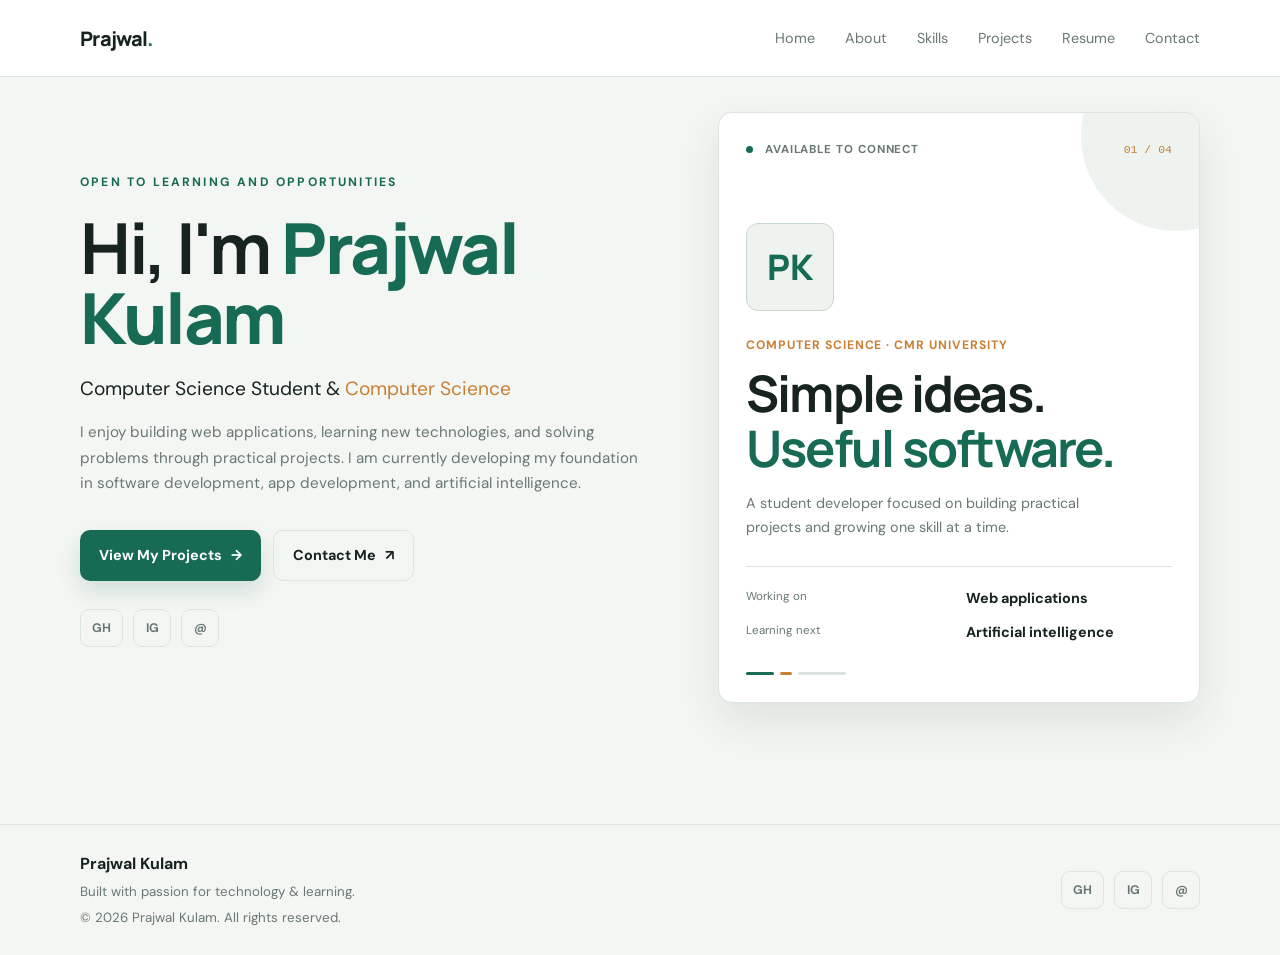
==== index.html @ c5c625a8 "Add files via upload" ====
<!DOCTYPE html>
<html lang="en">
<head>
  <meta charset="UTF-8">
  <meta name="viewport" content="width=device-width, initial-scale=1.0">
  <meta name="description" content="Prajwal Kulam is a Computer Science student and aspiring software developer building practical web and technology projects.">
  <meta property="og:title" content="Prajwal Kulam | Software Developer Portfolio">
  <meta property="og:description" content="Portfolio of Prajwal Kulam, a Computer Science student and aspiring software developer.">
  <meta property="og:type" content="website">
  <meta property="og:url" content="https://github.com/PrajwalKulam">
  <title>Prajwal Kulam | Software Developer Portfolio</title>
  <link rel="stylesheet" href="styles.css">
</head>
<body>
  <header class="site-header">
    <nav class="container nav" aria-label="Primary navigation">
      <a class="logo" href="#home">Prajwal<span>.</span></a>
      <button class="menu-toggle" type="button" data-menu-toggle aria-expanded="false" aria-controls="primary-menu" aria-label="Open navigation menu">☰</button>
      <ul class="nav-links" id="primary-menu" data-nav-links>
        <li><a href="portfolio.html" aria-current="page">Home</a></li><li><a href="about.html">About</a></li><li><a href="skills.html">Skills</a></li><li><a href="projects.html">Projects</a></li><li><a href="resume.html">Resume</a></li><li><a href="contact.html">Contact</a></li>
      </ul>
    </nav>
  </header>

  <main>
    <section class="page-section hero active" data-page="home" id="home"><div class="container hero-grid">
      <div class="reveal"><span class="eyebrow">Open to learning and opportunities</span><h1>Hi, I'm <strong>Prajwal Kulam</strong></h1><p class="hero-subtitle">Computer Science Student &amp; <span class="typing" data-typing>Software Developer</span></p><p class="hero-copy">I enjoy building web applications, learning new technologies, and solving problems through practical projects. I am currently developing my foundation in software development, app development, and artificial intelligence.</p><div class="hero-actions"><a class="btn btn-primary" href="projects.html">View My Projects <span aria-hidden="true">→</span></a><a class="btn btn-ghost" href="contact.html">Contact Me <span aria-hidden="true">↗</span></a></div><div class="hero-socials" aria-label="Social links"><a class="social-link" href="https://github.com/PrajwalKulam" target="_blank" rel="noopener noreferrer" aria-label="GitHub">GH</a><a class="social-link" href="https://www.instagram.com/prajwal_kulam/" target="_blank" rel="noopener noreferrer" aria-label="Instagram">IG</a><a class="social-link" href="mailto:prajwalkulam31@gmail.com" aria-label="Email">@</a></div></div>
      <div class="hero-visual reveal"><div class="profile-snapshot"><div class="snapshot-top"><span class="snapshot-status"><i></i> Available to connect</span><span class="snapshot-index">01 / 04</span></div><div class="portrait-mark" aria-hidden="true">PK</div><p class="snapshot-kicker">Computer Science · CMR University</p><h2>Simple ideas.<br><em>Useful software.</em></h2><p class="snapshot-copy">A student developer focused on building practical projects and growing one skill at a time.</p><div class="snapshot-focus"><span>Working on</span><strong>Web applications</strong><span>Learning next</span><strong>Artificial intelligence</strong></div><div class="snapshot-line"><span></span><span></span><span></span></div></div></div>
    </div></section>

    <section class="stats-section optional-section" aria-label="Profile summary"><div class="container stats reveal"><div class="stat"><strong>3rd</strong><span>Year of B.Tech</span></div><div class="stat"><strong>10+</strong><span>Technologies exploring</span></div><div class="stat"><strong>3</strong><span>Core interests</span></div><div class="stat"><strong>∞</strong><span>Curiosity to learn</span></div></div></section>

    <section class="page-section" data-page="about" id="about"><div class="container"><div class="section-heading center reveal"><span class="eyebrow">About me</span><h2>More than just code.</h2><p>A curious developer who enjoys understanding how technology works and creating useful things with it.</p></div><div class="about-grid"><div class="about-copy reveal"><h3>Building. Learning. Exploring.</h3><p>I'm <strong>Prajwal Kulam</strong>, currently pursuing my <strong>B.Tech in Computer Science</strong> at CMR University, Lakeside Campus.</p><p>Programming is one of my biggest interests. I enjoy solving problems, experimenting with applications, and learning how different technologies work behind the scenes.</p><p>Recently, I have been especially interested in <strong>artificial intelligence</strong>, app development, and emerging technologies.</p><p>My goal is simple: keep learning, build useful things, and become a better developer every day.</p></div><div class="info-grid reveal"><article class="info-card card"><b>01</b><small>Education</small><strong>B.Tech Computer Science</strong></article><article class="info-card card"><b>02</b><small>University</small><strong>CMR University</strong></article><article class="info-card card"><b>03</b><small>Campus</small><strong>Lakeside Campus</strong></article><article class="info-card card"><b>04</b><small>Focus</small><strong>Software &amp; AI</strong></article></div></div></div></section>

    <section class="page-section" data-page="skills" id="skills"><div class="container"><div class="section-heading center reveal"><span class="eyebrow">Skills</span><h2>What I'm learning</h2><p>Technologies and areas already represented in my current work and interests. No inflated proficiency scores, just an honest learning path.</p></div><div class="skills-layout"><article class="skill-card card reveal"><h3>Frontend</h3><ul class="skill-list"><li>HTML</li><li>CSS</li><li>JavaScript</li></ul></article><article class="skill-card card reveal"><h3>Programming</h3><ul class="skill-list"><li>Python</li><li>Java</li><li>C</li></ul></article><article class="skill-card card reveal"><h3>Data &amp; AI</h3><ul class="skill-list"><li>SQL</li><li>Artificial Intelligence</li><li>Machine Learning</li></ul></article><article class="skill-card card reveal"><h3>Tools &amp; interests</h3><ul class="skill-list"><li>Git</li><li>App Development</li><li>Research</li></ul></article></div></div></section>

    <section class="page-section" data-page="projects" id="projects"><div class="container"><div class="section-heading center reveal"><span class="eyebrow">Selected work</span><h2>Things I'm building</h2><p>A growing collection of projects, experiments, and ideas that represent my interests.</p></div><div class="projects-grid">
      <article class="project-card card reveal"><div class="project-thumb app" role="img" aria-label="Abstract aptitude preparation application thumbnail"></div><div class="project-body"><span class="project-number">PROJECT_01</span><h3>APTITUDE PREP APP</h3><p>An aptitude preparation application designed to help users practice and improve their aptitude skills through an interactive learning experience.</p><div class="tags"><span class="tag">Web App</span><span class="tag">JavaScript</span><span class="tag">Learning</span></div><div class="project-actions"><a class="btn btn-primary" href="https://github.com/PrajwalKulam/aptitude-prep-app" target="_blank" rel="noopener noreferrer">GitHub</a><a class="btn btn-ghost" href="#contact" aria-label="Ask about the live demo for Aptitude Prep App">Live Demo</a></div></div></article>
      <article class="project-card card reveal"><div class="project-thumb concept" role="img" aria-label="Abstract artificial intelligence project thumbnail"></div><div class="project-body"><span class="project-number">PROJECT_02</span><h3>AI Assistant</h3><p>A concept for an intelligent assistant that can understand requests and provide useful AI-powered responses.</p><div class="tags"><span class="tag">AI</span><span class="tag">Python</span></div><div class="project-actions"><a class="btn btn-ghost" href="#contact">Project details</a></div></div></article>
      <article class="project-card card reveal"><div class="project-thumb" role="img" aria-label="Abstract portfolio website thumbnail"></div><div class="project-body"><span class="project-number">PROJECT_03</span><h3>Developer Portfolio</h3><p>A responsive personal portfolio designed to showcase my skills, projects, education, and journey as a developer.</p><div class="tags"><span class="tag">HTML</span><span class="tag">CSS</span><span class="tag">JavaScript</span></div><div class="project-actions"><a class="btn btn-ghost" href="#home">View site</a></div></div></article>
      <article class="project-card card reveal"><div class="project-thumb concept" role="img" aria-label="Abstract research project thumbnail"></div><div class="project-body"><span class="project-number">PROJECT_04</span><h3>AI Research Project</h3><p>Exploring how artificial intelligence can solve practical problems and improve everyday applications.</p><div class="tags"><span class="tag">Research</span><span class="tag">AI</span></div></div></article>
      <article class="project-card card reveal"><div class="project-thumb app" role="img" aria-label="Abstract gaming concept thumbnail"></div><div class="project-body"><span class="project-number">PROJECT_05</span><h3>Gaming Concept</h3><p>Exploring ideas around gaming applications, interactive experiences, and the technology behind modern games.</p><div class="tags"><span class="tag">Gaming</span><span class="tag">Technology</span></div></div></article>
      <article class="project-card card reveal"><div class="project-thumb" role="img" aria-label="Abstract future ideas thumbnail"></div><div class="project-body"><span class="project-number">PROJECT_06</span><h3>Future Ideas</h3><p>A space for new ideas and experiments. Every interesting idea could become the next project.</p><div class="tags"><span class="tag">Ideas</span><span class="tag">Innovation</span></div></div></article>
    </div></div></section>

    <section class="page-section" data-page="resume" id="resume"><div class="container"><div class="resume-panel card reveal"><div><span class="eyebrow">Resume</span><h2>Keep the conversation moving.</h2><p id="resume-note">Resume PDF coming soon. Place the real file at <strong>assets/Prajwal-Kulam-Resume.pdf</strong> when it is ready.</p></div><div class="resume-actions"><button class="btn btn-primary btn-disabled" type="button" disabled aria-describedby="resume-note">Download Resume</button><button class="btn btn-ghost btn-disabled" type="button" disabled aria-describedby="resume-note">View Resume</button></div></div></div></section>

    <section class="optional-section" id="education"><div class="container"><div class="section-heading center reveal"><span class="eyebrow">My journey</span><h2>Education</h2><p>Where my journey in technology is taking shape.</p></div><div class="timeline"><div class="timeline-item reveal"><div class="timeline-dot"></div><div class="timeline-card card"><small>CURRENT</small><h3>B.Tech — Computer Science</h3><p>CMR University, Lakeside Campus</p><p>Currently in 3rd year, building my foundation in computer science, programming, and emerging technologies.</p></div></div><div class="timeline-item reveal"><div class="timeline-dot"></div><div class="timeline-card card"><small>JOURNEY</small><h3>Exploring Technology</h3><p>Programming · Web Development · App Development · Artificial Intelligence</p><p>Continuously learning through experimentation, projects, and research.</p></div></div></div></div></section>

    <section class="optional-section"><div class="container"><div class="section-heading center reveal"><span class="eyebrow">Right now</span><h2>Currently exploring</h2><p>Technology never stops evolving, and neither do I.</p></div><div class="explore"><article class="explore-card card reveal"><div class="icon">AI</div><h3>Artificial Intelligence</h3><p>Learning about intelligent systems, automation, and the possibilities of generative AI.</p></article><article class="explore-card card reveal"><div class="icon">APP</div><h3>App Development</h3><p>Exploring how modern applications are designed, developed, and delivered to users.</p></article><article class="explore-card card reveal"><div class="icon">LAB</div><h3>New Technologies</h3><p>Researching tools, frameworks, and technologies whenever something interesting catches my attention.</p></article></div></div></section>

    <section class="optional-section" id="hobbies"><div class="container"><div class="section-heading center reveal"><span class="eyebrow">Beyond coding</span><h2>When I'm not coding</h2><p>A developer needs some time away from the keyboard too.</p></div><div class="hobbies"><article class="hobby card reveal"><div class="icon">PLAY</div><h3>Free Fire</h3><p>Gaming is one of my favourite ways to relax and enjoy some competitive fun.</p></article><article class="hobby card reveal"><div class="icon">READ</div><h3>Research</h3><p>I enjoy researching new ideas, technologies, and interesting things I discover.</p></article><article class="hobby card reveal"><div class="icon">GROW</div><h3>Learning</h3><p>Learning something new and improving my technical knowledge is always exciting.</p></article></div></div></section>

    <section class="page-section" data-page="contact" id="contact"><div class="container contact-grid"><div class="contact-details reveal"><span class="eyebrow">Let's connect</span><h2>Have an idea? Let's build it.</h2><p>Whether it is a project idea, collaboration, technology discussion, or simply saying hello, I would love to connect.</p><ul class="contact-list"><li><strong>Email</strong> <a href="mailto:prajwalkulam31@gmail.com">prajwalkulam31@gmail.com</a></li><li><strong>Phone</strong> <a href="tel:+919535101764">+91 9535101764</a></li><li><strong>GitHub</strong> <a href="https://github.com/PrajwalKulam" target="_blank" rel="noopener noreferrer">github.com/PrajwalKulam</a></li><li><strong>Instagram</strong> <a href="https://www.instagram.com/prajwal_kulam/" target="_blank" rel="noopener noreferrer">@prajwal_kulam</a></li></ul></div><form class="contact-form card reveal" data-contact-form><div class="form-field"><label for="name">Name</label><input id="name" name="name" type="text" autocomplete="name" required></div><div class="form-field"><label for="email">Email</label><input id="email" name="email" type="email" autocomplete="email" required></div><div class="form-field"><label for="message">Message</label><textarea id="message" name="message" required></textarea></div><button class="btn btn-primary" type="submit">Send Message <span aria-hidden="true">→</span></button><p class="form-status" data-form-status role="status"></p></form></div></section>
  </main>

  <footer><div class="container footer-content"><div><strong>Prajwal Kulam</strong><small>Built with passion for technology &amp; learning.</small><small>© <span data-year></span> Prajwal Kulam. All rights reserved.</small></div><div class="socials"><a class="social-link" href="https://github.com/PrajwalKulam" target="_blank" rel="noopener noreferrer" aria-label="GitHub">GH</a><a class="social-link" href="https://www.instagram.com/prajwal_kulam/" target="_blank" rel="noopener noreferrer" aria-label="Instagram">IG</a><a class="social-link" href="mailto:prajwalkulam31@gmail.com" aria-label="Email">@</a></div></div></footer>
  <script src="script.js"></script>
</body>
</html>
---- styles.css ----
@import url('https://fonts.googleapis.com/css2?family=DM+Sans:wght@400;500;600;700&family=Manrope:wght@600;700;800&display=swap');

:root {
  --bg: #f4f6f3;
  --surface: #ffffff;
  --surface-raised: #eef3ef;
  --text: #17231f;
  --muted: #697873;
  --line: #dce5df;
  --accent: #176b55;
  --accent-strong: #0f5745;
  --warm: #c98036;
  --shadow: 0 18px 45px rgba(28, 48, 39, .10);
  --radius: 14px;
  --container: 1120px;
}

* { box-sizing: border-box; margin: 0; padding: 0; }
html { scroll-behavior: smooth; }
body {
  background: var(--bg);
  color: var(--text);
  font-family: "DM Sans", sans-serif;
  line-height: 1.65;
  overflow-x: hidden;
}
::selection { background: #c9e2d8; color: var(--text); }
a { color: inherit; text-decoration: none; }
button, input, textarea { font: inherit; }
button { cursor: pointer; }
.container { margin: 0 auto; max-width: var(--container); width: min(90%, var(--container)); }
section { padding: 112px 0; position: relative; }
.optional-section { display: none; }
.page-section { display: none; min-height: calc(100svh - 76px); }
.page-section.active { display: block; }
.section-heading { margin: 0 auto 54px; max-width: 680px; }
.section-heading.center { text-align: center; }
.eyebrow { color: var(--accent); font-size: .76rem; font-weight: 700; letter-spacing: .18em; text-transform: uppercase; }
h1, h2, h3, .logo { font-family: "Manrope", sans-serif; letter-spacing: -.035em; }
h2 { font-size: clamp(2.1rem, 5vw, 3.5rem); line-height: 1.1; margin: 10px 0 14px; }
h3 { line-height: 1.2; }
.section-heading p, .muted { color: var(--muted); }

.site-header { background: rgba(255, 255, 255, .94); border-bottom: 1px solid var(--line); backdrop-filter: blur(12px); position: fixed; top: 0; width: 100%; z-index: 10; }
.nav { align-items: center; display: flex; height: 76px; justify-content: space-between; }
.logo { font-size: 1.25rem; font-weight: 800; }
.logo span { color: var(--accent); }
.nav-links { align-items: center; display: flex; gap: 30px; list-style: none; }
.nav-links a { color: var(--muted); font-size: .9rem; position: relative; transition: color .25s ease; }
.nav-links a::after { background: var(--accent); bottom: -9px; content: ""; height: 2px; left: 0; position: absolute; transform: scaleX(0); transform-origin: left; transition: transform .25s ease; width: 100%; }
.nav-links a:hover, .nav-links a.active { color: var(--text); }
.nav-links a:hover::after, .nav-links a.active::after { transform: scaleX(1); }
.menu-toggle { background: none; border: 0; color: var(--text); display: none; font-size: 1.5rem; line-height: 1; padding: 8px; }

.hero { align-items: center; display: flex; min-height: calc(100svh - 76px); padding: 112px 0 44px; }
.hero-grid { align-items: center; display: grid; gap: 72px; grid-template-columns: 1.08fr .92fr; }
.hero h1 { font-size: clamp(3.2rem, 7vw, 6rem); line-height: .98; margin: 18px 0 24px; max-width: 720px; }
.hero h1 strong { color: var(--accent); font-weight: 800; }
.hero-subtitle { color: var(--text); font-size: clamp(1.15rem, 2.5vw, 1.45rem); margin-bottom: 20px; }
.typing { color: var(--warm); }
.hero-copy { color: var(--muted); font-size: 1.04rem; max-width: 650px; }
.hero-actions { display: flex; flex-wrap: wrap; gap: 12px; margin: 34px 0 28px; }
.btn { align-items: center; border-radius: 10px; display: inline-flex; font-size: .9rem; font-weight: 700; gap: 9px; justify-content: center; padding: 13px 19px; transition: transform .25s ease, box-shadow .25s ease, border-color .25s ease; }
.btn:hover { transform: translateY(-3px); }
.btn-disabled { cursor: not-allowed; opacity: .52; pointer-events: none; }
.btn-primary { background: var(--accent); box-shadow: 0 10px 22px rgba(23, 107, 85, .16); color: #ffffff; }
.btn-primary:hover { box-shadow: 0 14px 26px rgba(23, 107, 85, .22); }
.btn-ghost { border: 1px solid var(--line); color: var(--text); }
.btn-ghost:hover { border-color: var(--accent); color: var(--accent); }
.hero-socials, .socials { display: flex; gap: 10px; }
.social-link { align-items: center; border: 1px solid var(--line); border-radius: 9px; color: var(--muted); display: inline-flex; font-size: .78rem; font-weight: 700; justify-content: center; min-height: 38px; min-width: 38px; padding: 0 11px; transition: .25s ease; }
.social-link:hover { border-color: var(--accent); color: var(--accent); transform: translateY(-2px); }
.hero-visual { position: relative; }
.profile-snapshot { background: linear-gradient(145deg, rgba(16, 36, 58, .96), rgba(12, 26, 43, .78)); border: 1px solid var(--line); border-radius: 24px; box-shadow: var(--shadow); overflow: hidden; padding: 27px; position: relative; }
.profile-snapshot::after { border: 1px solid rgba(110, 231, 210, .16); border-radius: 50%; content: ""; height: 250px; position: absolute; right: -92px; top: -95px; width: 250px; }
.snapshot-top { align-items: center; display: flex; justify-content: space-between; position: relative; z-index: 1; }
.snapshot-status { color: var(--muted); font-size: .72rem; font-weight: 700; letter-spacing: .08em; text-transform: uppercase; }.snapshot-status i { background: var(--accent); border-radius: 50%; box-shadow: 0 0 0 5px rgba(110, 231, 210, .11); display: inline-block; height: 7px; margin-right: 8px; width: 7px; }.snapshot-index { color: var(--warm); font-family: monospace; font-size: .72rem; }
.portrait-mark { align-items: center; background: var(--accent); border-radius: 50%; color: var(--bg); display: flex; font-family: "Manrope", sans-serif; font-size: 2.2rem; font-weight: 800; height: 100px; justify-content: center; margin: 64px 0 24px; position: relative; width: 100px; z-index: 1; }
.snapshot-kicker { color: var(--warm); font-size: .76rem; font-weight: 700; letter-spacing: .08em; text-transform: uppercase; }.profile-snapshot h2 { font-size: clamp(2rem, 4vw, 3.15rem); margin: 10px 0 16px; position: relative; z-index: 1; }.profile-snapshot h2 em { color: var(--accent); font-style: normal; }.snapshot-copy { color: var(--muted); font-size: .9rem; max-width: 370px; position: relative; z-index: 1; }.snapshot-focus { border-top: 1px solid var(--line); display: grid; gap: 3px 14px; grid-template-columns: 1fr 1fr; margin-top: 27px; padding-top: 20px; position: relative; z-index: 1; }.snapshot-focus span { color: var(--muted); font-size: .72rem; }.snapshot-focus strong { font-size: .9rem; margin-bottom: 7px; }.snapshot-line { display: flex; gap: 6px; margin-top: 20px; }.snapshot-line span { background: var(--accent); border-radius: 9px; height: 3px; width: 28px; }.snapshot-line span:nth-child(2) { background: var(--warm); width: 12px; }.snapshot-line span:nth-child(3) { background: var(--line); width: 48px; }
.code-window { background: rgba(12, 26, 43, .82); border: 1px solid var(--line); border-radius: var(--radius); box-shadow: var(--shadow); overflow: hidden; transform: rotate(2deg); transition: transform .35s ease; }
.code-window:hover { transform: rotate(0) translateY(-5px); }
.window-bar { align-items: center; border-bottom: 1px solid var(--line); display: flex; gap: 7px; padding: 14px 16px; }
.window-dot { border-radius: 50%; height: 9px; width: 9px; }
.window-dot:nth-child(1) { background: #ff786e; }.window-dot:nth-child(2) { background: var(--warm); }.window-dot:nth-child(3) { background: var(--accent); }
.window-title { color: var(--muted); font-family: monospace; font-size: .72rem; margin: auto; }
.code-content { color: #c9d7e5; font-family: monospace; font-size: .82rem; line-height: 2; padding: 26px; }
.code-content .key { color: #ffbf69; }.code-content .value { color: #8debd8; }.code-content .comment { color: #657c91; }

.stats { display: grid; gap: 12px; grid-template-columns: repeat(4, 1fr); }
.stat, .card { background: linear-gradient(145deg, rgba(16, 36, 58, .9), rgba(12, 26, 43, .7)); border: 1px solid var(--line); border-radius: var(--radius); }
.stat { padding: 25px 18px; text-align: center; }.stat strong { color: var(--accent); display: block; font-family: "Manrope", sans-serif; font-size: 1.75rem; }.stat span { color: var(--muted); font-size: .82rem; }
#about, #projects { background: rgba(255, 255, 255, .018); }
.about-grid, .contact-grid { align-items: start; display: grid; gap: 64px; grid-template-columns: 1fr 1fr; }
.about-copy p { color: var(--muted); margin-bottom: 16px; }.about-copy strong { color: var(--text); }
.info-grid { display: grid; gap: 12px; grid-template-columns: repeat(2, 1fr); }
.info-card { min-height: 136px; padding: 23px; transition: transform .25s ease, border-color .25s ease; }.info-card:hover, .skill-card:hover, .project-card:hover, .explore-card:hover, .hobby:hover { border-color: rgba(110, 231, 210, .48); transform: translateY(-5px); }.info-card b { color: var(--accent); display: block; font-size: 1.35rem; margin-bottom: 8px; }.info-card small { color: var(--muted); display: block; font-size: .75rem; }
.skills-layout { display: grid; gap: 20px; grid-template-columns: repeat(2, 1fr); }.skill-card { padding: 25px; transition: transform .25s ease, border-color .25s ease; }.skill-card h3 { margin-bottom: 17px; }.skill-list { display: flex; flex-wrap: wrap; gap: 9px; list-style: none; }.skill-list li, .tag { background: rgba(110, 231, 210, .07); border: 1px solid rgba(110, 231, 210, .16); border-radius: 999px; color: #cbece6; font-size: .8rem; padding: 7px 11px; }
.projects-grid, .explore, .hobbies { display: grid; gap: 18px; grid-template-columns: repeat(3, 1fr); }.project-card { display: flex; flex-direction: column; min-height: 430px; overflow: hidden; padding: 0; transition: transform .25s ease, border-color .25s ease; }.project-thumb { align-items: flex-end; background: linear-gradient(135deg, #164e63, #10243a 55%, #ca7c35); display: flex; min-height: 155px; padding: 17px; position: relative; }.project-thumb::before { border: 1px solid rgba(255, 255, 255, .35); border-radius: 12px; content: "</>"; font-family: monospace; font-size: 2.8rem; font-weight: 700; inset: 21px; padding: 24px; position: absolute; color: rgba(255, 255, 255, .84); }.project-thumb.app { background: linear-gradient(135deg, #1e3a5f, #126e72 55%, #b97038); }.project-thumb.concept { background: linear-gradient(135deg, #44315e, #10243a 65%, #aa6044); }.project-body { display: flex; flex: 1; flex-direction: column; padding: 24px; }.project-number { color: var(--accent); font-family: monospace; font-size: .72rem; }.project-body h3 { font-size: 1.25rem; margin: 10px 0; }.project-body p { color: var(--muted); font-size: .9rem; }.tags { display: flex; flex-wrap: wrap; gap: 7px; margin-top: 18px; }.tag { font-size: .7rem; padding: 5px 9px; }.project-actions { display: flex; gap: 9px; margin-top: auto; padding-top: 24px; }.project-actions .btn { flex: 1; padding: 10px 8px; }
.timeline { margin: auto; max-width: 800px; position: relative; }.timeline::before { background: linear-gradient(var(--accent), var(--warm)); content: ""; height: calc(100% - 20px); left: 9px; position: absolute; top: 10px; width: 2px; }.timeline-item { padding-left: 42px; position: relative; }.timeline-item + .timeline-item { margin-top: 22px; }.timeline-dot { background: var(--bg); border: 3px solid var(--accent); border-radius: 50%; height: 20px; left: 0; position: absolute; top: 22px; width: 20px; }.timeline-card { padding: 23px; }.timeline-card small { color: var(--accent); font-size: .72rem; font-weight: 700; letter-spacing: .12em; }.timeline-card h3 { margin: 7px 0; }.timeline-card p { color: var(--muted); font-size: .9rem; }
.explore-card, .hobby { min-height: 190px; padding: 26px; transition: transform .25s ease, border-color .25s ease; }.explore-card .icon, .hobby .icon { color: var(--warm); font-size: 1.8rem; margin-bottom: 16px; }.explore-card p, .hobby p { color: var(--muted); font-size: .88rem; margin-top: 9px; }
.resume-panel { align-items: center; display: flex; gap: 25px; justify-content: space-between; padding: 30px; }.resume-panel p { color: var(--muted); margin-top: 7px; }.resume-actions { display: flex; flex-wrap: wrap; gap: 10px; }
.contact-grid { align-items: stretch; }.contact-details { display: flex; flex-direction: column; justify-content: center; }.contact-details h2 { max-width: 480px; }.contact-details > p { color: var(--muted); margin-bottom: 22px; }.contact-list { display: grid; gap: 13px; list-style: none; }.contact-list li { color: var(--muted); }.contact-list strong { color: var(--text); display: inline-block; min-width: 78px; }.contact-list a { color: var(--accent); }.contact-form { padding: 28px; }.form-field { display: grid; gap: 7px; margin-bottom: 16px; }.form-field label { font-size: .82rem; font-weight: 700; }.form-field input, .form-field textarea { background: rgba(7, 17, 31, .65); border: 1px solid var(--line); border-radius: 9px; color: var(--text); outline: none; padding: 12px 13px; resize: vertical; transition: border-color .2s ease, box-shadow .2s ease; }.form-field textarea { min-height: 130px; }.form-field input:focus, .form-field textarea:focus { border-color: var(--accent); box-shadow: 0 0 0 3px rgba(110, 231, 210, .12); }.form-status { color: var(--accent); font-size: .82rem; margin-top: 13px; min-height: 20px; }
footer { border-top: 1px solid var(--line); color: var(--muted); padding: 26px 0; }.footer-content { align-items: center; display: flex; gap: 15px; justify-content: space-between; }.footer-content strong { color: var(--text); }.footer-content small { display: block; margin-top: 4px; }
.back-to-top { align-items: center; background: var(--accent); border: 0; border-radius: 50%; bottom: 24px; color: var(--bg); display: flex; height: 42px; justify-content: center; opacity: 0; pointer-events: none; position: fixed; right: 24px; transform: translateY(10px); transition: .25s ease; width: 42px; z-index: 8; }.back-to-top.visible { opacity: 1; pointer-events: auto; transform: translateY(0); }
.reveal { opacity: 0; transform: translateY(22px); transition: opacity .65s ease, transform .65s ease; }.reveal.show { opacity: 1; transform: translateY(0); }
:focus-visible { outline: 3px solid var(--warm); outline-offset: 3px; }
@media (max-width: 900px) { .hero-grid, .about-grid, .contact-grid { gap: 38px; grid-template-columns: 1fr; }.hero { min-height: auto; }.hero-visual { max-width: 650px; width: 100%; }.projects-grid, .explore, .hobbies { grid-template-columns: repeat(2, 1fr); }.stats { grid-template-columns: repeat(2, 1fr); }.resume-panel { align-items: flex-start; flex-direction: column; } }
@media (max-width: 680px) { section { padding: 82px 0; }.nav-links { align-items: stretch; background: rgba(7, 17, 31, .98); border-bottom: 1px solid var(--line); display: flex; flex-direction: column; gap: 0; left: 0; max-height: 0; overflow: hidden; padding: 0 5%; position: absolute; top: 76px; transition: max-height .3s ease, padding .3s ease; width: 100%; }.nav-links.open { max-height: 340px; padding: 13px 5% 18px; }.nav-links a { display: block; padding: 11px 0; }.nav-links a::after { bottom: 4px; }.menu-toggle { display: block; }.hero { min-height: auto; padding: 132px 0 70px; }.hero h1 { font-size: clamp(2.9rem, 14vw, 4.5rem); }.hero-actions .btn { flex: 1; min-width: 150px; }.profile-snapshot { padding: 22px; }.portrait-mark { height: 78px; margin: 46px 0 20px; width: 78px; }.profile-snapshot h2 { font-size: 2rem; }.info-grid, .skills-layout, .projects-grid, .explore, .hobbies { grid-template-columns: 1fr; }.stats { gap: 9px; }.stat { padding: 18px 10px; }.stat strong { font-size: 1.35rem; }.resume-panel, .contact-form { padding: 23px; }.footer-content { align-items: flex-start; flex-direction: column; }.socials { margin-top: 5px; } }
@media (prefers-reduced-motion: reduce) { *, *::before, *::after { scroll-behavior: auto !important; transition-duration: .01ms !important; animation-duration: .01ms !important; } .reveal { opacity: 1; transform: none; } }

/* Product-style visual direction */
.profile-snapshot { background: var(--surface); border-radius: 14px; }
.profile-snapshot::after { background: var(--surface-raised); border: 0; height: 190px; right: -72px; top: -72px; width: 190px; }
.portrait-mark { background: var(--surface-raised); border: 1px solid #c8d8ce; border-radius: 12px; color: var(--accent); height: 88px; width: 88px; }
.snapshot-status i { box-shadow: none; }
.stat, .card { background: var(--surface); }
.skill-list li, .tag { background: #edf5f0; border-color: #cfe1d6; color: var(--accent-strong); }
.project-thumb { background: #dcebe3; }
.project-thumb::before { border-color: rgba(23, 107, 85, .35); color: rgba(23, 107, 85, .68); }
.project-thumb.app { background: #e6eee8; }
.project-thumb.concept { background: #f0e8dc; }
.project-thumb.concept::before { border-color: rgba(201, 128, 54, .35); color: rgba(151, 91, 34, .68); }
.hero h1 { font-size: clamp(2.6rem, 5.5vw, 4.8rem); font-weight: 700; line-height: 1; margin: 18px 0 20px; max-width: 650px; }
.hero-subtitle { font-size: clamp(1rem, 2vw, 1.2rem); margin-bottom: 16px; }
.hero-copy { font-size: .95rem; max-width: 590px; }
.page-shell { min-height: calc(100svh - 76px); padding: 132px 0 80px; }
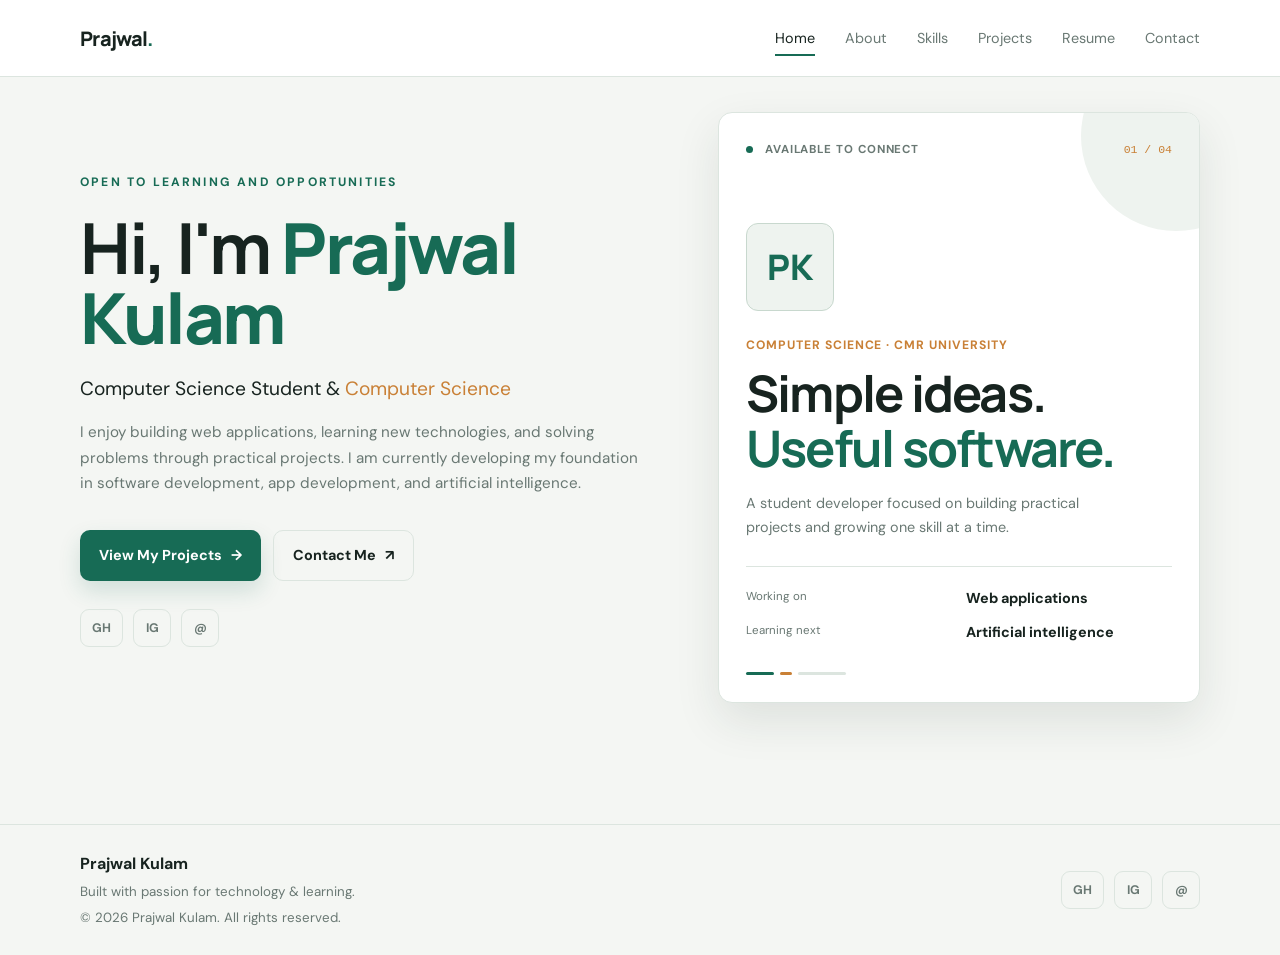
==== commit 6800c60d: "Update greeting from 'Hello' to 'Goodbye'" ====
--- a/index.html
+++ b/index.html
@@ -17,7 +17,7 @@
       <a class="logo" href="#home">Prajwal<span>.</span></a>
       <button class="menu-toggle" type="button" data-menu-toggle aria-expanded="false" aria-controls="primary-menu" aria-label="Open navigation menu">☰</button>
       <ul class="nav-links" id="primary-menu" data-nav-links>
-        <li><a href="portfolio.html" aria-current="page">Home</a></li><li><a href="about.html">About</a></li><li><a href="skills.html">Skills</a></li><li><a href="projects.html">Projects</a></li><li><a href="resume.html">Resume</a></li><li><a href="contact.html">Contact</a></li>
+       <li><a href="index.html" aria-current="page">Home</a></li><li><a href="about.html">About</a></li><li><a href="skills.html">Skills</a></li><li><a href="projects.html">Projects</a></li><li><a href="resume.html">Resume</a></li><li><a href="contact.html">Contact</a></li>
       </ul>
     </nav>
   </header>
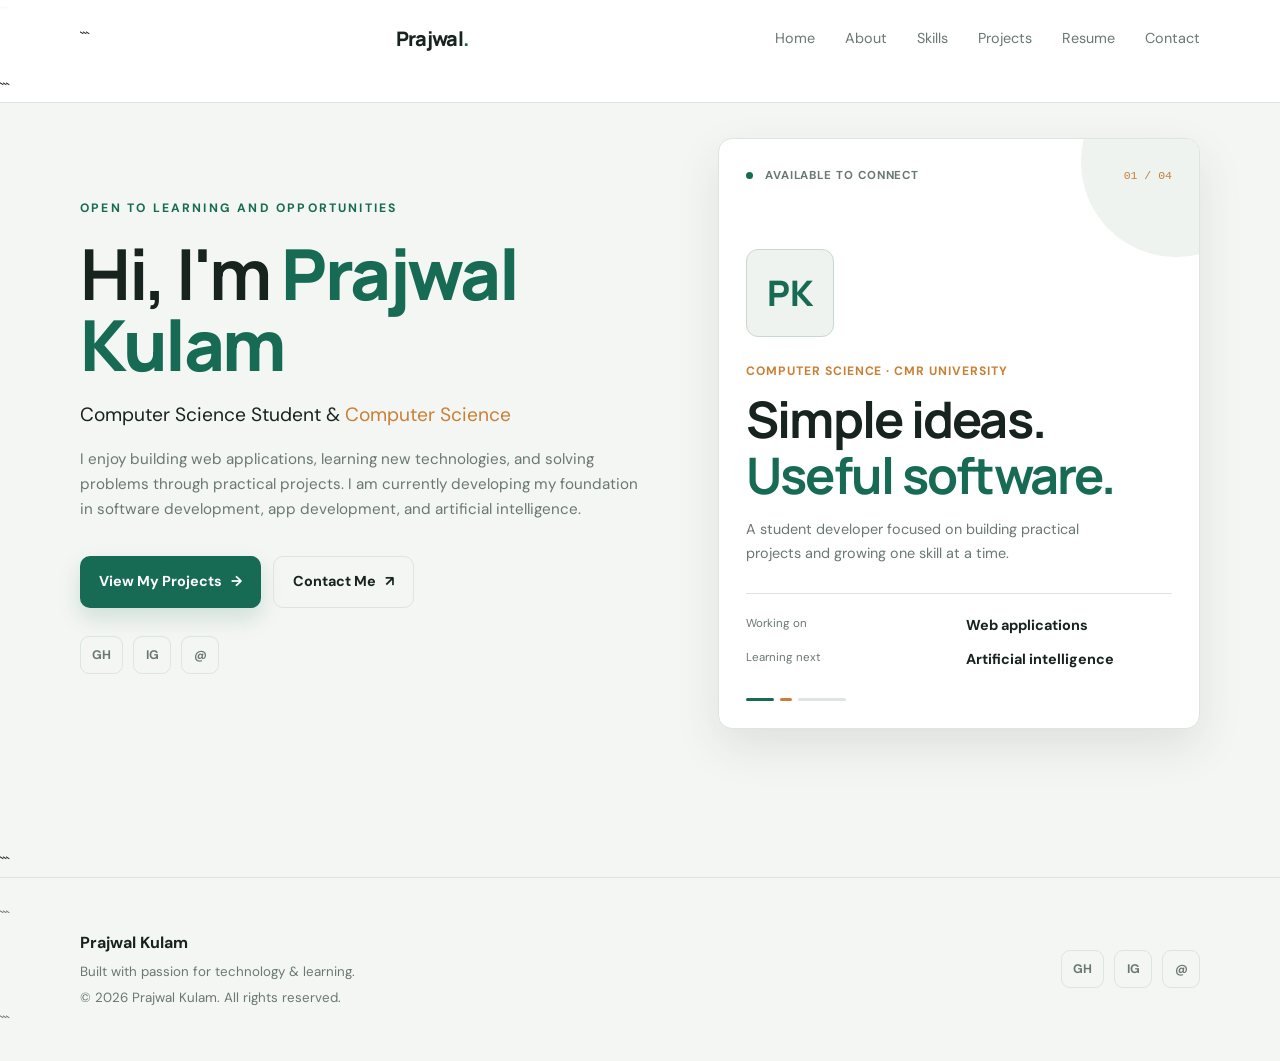
==== commit 9b8fee71: "Update print statement from 'Hello' to 'Goodbye'" ====
--- a/index.html
+++ b/index.html
@@ -1,4 +1,5 @@
 <!DOCTYPE html>
+
 <html lang="en">
 <head>
   <meta charset="UTF-8">
@@ -11,50 +12,867 @@
   <title>Prajwal Kulam | Software Developer Portfolio</title>
   <link rel="stylesheet" href="styles.css">
 </head>
+
 <body>
+
   <header class="site-header">
     <nav class="container nav" aria-label="Primary navigation">
-      <a class="logo" href="#home">Prajwal<span>.</span></a>
-      <button class="menu-toggle" type="button" data-menu-toggle aria-expanded="false" aria-controls="primary-menu" aria-label="Open navigation menu">☰</button>
-      <ul class="nav-links" id="primary-menu" data-nav-links>
-       <li><a href="index.html" aria-current="page">Home</a></li><li><a href="about.html">About</a></li><li><a href="skills.html">Skills</a></li><li><a href="projects.html">Projects</a></li><li><a href="resume.html">Resume</a></li><li><a href="contact.html">Contact</a></li>
+
+```
+  <a class="logo" href="#home">
+    Prajwal<span>.</span>
+  </a>
+
+  <button
+    class="menu-toggle"
+    type="button"
+    data-menu-toggle
+    aria-expanded="false"
+    aria-controls="primary-menu"
+    aria-label="Open navigation menu">
+    ☰
+  </button>
+
+  <!-- FIXED NAVIGATION -->
+  <ul class="nav-links" id="primary-menu" data-nav-links>
+    <li><a href="#home" aria-current="page">Home</a></li>
+    <li><a href="#about">About</a></li>
+    <li><a href="#skills">Skills</a></li>
+    <li><a href="#projects">Projects</a></li>
+    <li><a href="#resume">Resume</a></li>
+    <li><a href="#contact">Contact</a></li>
+  </ul>
+
+</nav>
+```
+
+  </header>
+
+  <main>
+
+```
+<!-- HOME -->
+<section class="page-section hero active" data-page="home" id="home">
+  <div class="container hero-grid">
+
+    <div class="reveal">
+      <span class="eyebrow">Open to learning and opportunities</span>
+
+      <h1>Hi, I'm <strong>Prajwal Kulam</strong></h1>
+
+      <p class="hero-subtitle">
+        Computer Science Student &amp;
+        <span class="typing" data-typing>Software Developer</span>
+      </p>
+
+      <p class="hero-copy">
+        I enjoy building web applications, learning new technologies,
+        and solving problems through practical projects. I am currently
+        developing my foundation in software development, app development,
+        and artificial intelligence.
+      </p>
+
+      <div class="hero-actions">
+        <a class="btn btn-primary" href="#projects">
+          View My Projects <span aria-hidden="true">→</span>
+        </a>
+
+        <a class="btn btn-ghost" href="#contact">
+          Contact Me <span aria-hidden="true">↗</span>
+        </a>
+      </div>
+
+      <div class="hero-socials" aria-label="Social links">
+        <a class="social-link"
+           href="https://github.com/PrajwalKulam"
+           target="_blank"
+           rel="noopener noreferrer"
+           aria-label="GitHub">GH</a>
+
+        <a class="social-link"
+           href="https://www.instagram.com/prajwal_kulam/"
+           target="_blank"
+           rel="noopener noreferrer"
+           aria-label="Instagram">IG</a>
+
+        <a class="social-link"
+           href="mailto:prajwalkulam31@gmail.com"
+           aria-label="Email">@</a>
+      </div>
+    </div>
+
+    <div class="hero-visual reveal">
+      <div class="profile-snapshot">
+
+        <div class="snapshot-top">
+          <span class="snapshot-status">
+            <i></i> Available to connect
+          </span>
+
+          <span class="snapshot-index">01 / 04</span>
+        </div>
+
+        <div class="portrait-mark" aria-hidden="true">PK</div>
+
+        <p class="snapshot-kicker">
+          Computer Science · CMR University
+        </p>
+
+        <h2>
+          Simple ideas.<br>
+          <em>Useful software.</em>
+        </h2>
+
+        <p class="snapshot-copy">
+          A student developer focused on building practical projects
+          and growing one skill at a time.
+        </p>
+
+        <div class="snapshot-focus">
+          <span>Working on</span>
+          <strong>Web applications</strong>
+
+          <span>Learning next</span>
+          <strong>Artificial intelligence</strong>
+        </div>
+
+        <div class="snapshot-line">
+          <span></span>
+          <span></span>
+          <span></span>
+        </div>
+
+      </div>
+    </div>
+
+  </div>
+</section>
+
+
+<!-- STATS -->
+<section class="stats-section optional-section" aria-label="Profile summary">
+  <div class="container stats reveal">
+
+    <div class="stat">
+      <strong>3rd</strong>
+      <span>Year of B.Tech</span>
+    </div>
+
+    <div class="stat">
+      <strong>10+</strong>
+      <span>Technologies exploring</span>
+    </div>
+
+    <div class="stat">
+      <strong>3</strong>
+      <span>Core interests</span>
+    </div>
+
+    <div class="stat">
+      <strong>∞</strong>
+      <span>Curiosity to learn</span>
+    </div>
+
+  </div>
+</section>
+
+
+<!-- ABOUT -->
+<section class="page-section" data-page="about" id="about">
+  <div class="container">
+
+    <div class="section-heading center reveal">
+      <span class="eyebrow">About me</span>
+      <h2>More than just code.</h2>
+      <p>
+        A curious developer who enjoys understanding how technology
+        works and creating useful things with it.
+      </p>
+    </div>
+
+    <div class="about-grid">
+
+      <div class="about-copy reveal">
+
+        <h3>Building. Learning. Exploring.</h3>
+
+        <p>
+          I'm <strong>Prajwal Kulam</strong>, currently pursuing my
+          <strong>B.Tech in Computer Science</strong> at CMR University,
+          Lakeside Campus.
+        </p>
+
+        <p>
+          Programming is one of my biggest interests. I enjoy solving
+          problems, experimenting with applications, and learning how
+          different technologies work behind the scenes.
+        </p>
+
+        <p>
+          Recently, I have been especially interested in
+          <strong>artificial intelligence</strong>, app development,
+          and emerging technologies.
+        </p>
+
+        <p>
+          My goal is simple: keep learning, build useful things,
+          and become a better developer every day.
+        </p>
+
+      </div>
+
+      <div class="info-grid reveal">
+
+        <article class="info-card card">
+          <b>01</b>
+          <small>Education</small>
+          <strong>B.Tech Computer Science</strong>
+        </article>
+
+        <article class="info-card card">
+          <b>02</b>
+          <small>University</small>
+          <strong>CMR University</strong>
+        </article>
+
+        <article class="info-card card">
+          <b>03</b>
+          <small>Campus</small>
+          <strong>Lakeside Campus</strong>
+        </article>
+
+        <article class="info-card card">
+          <b>04</b>
+          <small>Focus</small>
+          <strong>Software &amp; AI</strong>
+        </article>
+
+      </div>
+
+    </div>
+  </div>
+</section>
+
+
+<!-- SKILLS -->
+<section class="page-section" data-page="skills" id="skills">
+  <div class="container">
+
+    <div class="section-heading center reveal">
+      <span class="eyebrow">Skills</span>
+      <h2>What I'm learning</h2>
+
+      <p>
+        Technologies and areas already represented in my current
+        work and interests. No inflated proficiency scores,
+        just an honest learning path.
+      </p>
+    </div>
+
+    <div class="skills-layout">
+
+      <article class="skill-card card reveal">
+        <h3>Frontend</h3>
+        <ul class="skill-list">
+          <li>HTML</li>
+          <li>CSS</li>
+          <li>JavaScript</li>
+        </ul>
+      </article>
+
+      <article class="skill-card card reveal">
+        <h3>Programming</h3>
+        <ul class="skill-list">
+          <li>Python</li>
+          <li>Java</li>
+          <li>C</li>
+        </ul>
+      </article>
+
+      <article class="skill-card card reveal">
+        <h3>Data &amp; AI</h3>
+        <ul class="skill-list">
+          <li>SQL</li>
+          <li>Artificial Intelligence</li>
+          <li>Machine Learning</li>
+        </ul>
+      </article>
+
+      <article class="skill-card card reveal">
+        <h3>Tools &amp; interests</h3>
+        <ul class="skill-list">
+          <li>Git</li>
+          <li>App Development</li>
+          <li>Research</li>
+        </ul>
+      </article>
+
+    </div>
+  </div>
+</section>
+
+
+<!-- PROJECTS -->
+<section class="page-section" data-page="projects" id="projects">
+  <div class="container">
+
+    <div class="section-heading center reveal">
+      <span class="eyebrow">Selected work</span>
+      <h2>Things I'm building</h2>
+      <p>
+        A growing collection of projects, experiments, and ideas
+        that represent my interests.
+      </p>
+    </div>
+
+    <div class="projects-grid">
+
+      <article class="project-card card reveal">
+
+        <div class="project-thumb app"
+             role="img"
+             aria-label="Abstract aptitude preparation application thumbnail">
+        </div>
+
+        <div class="project-body">
+
+          <span class="project-number">PROJECT_01</span>
+
+          <h3>APTITUDE PREP APP</h3>
+
+          <p>
+            An aptitude preparation application designed to help
+            users practice and improve their aptitude skills through
+            an interactive learning experience.
+          </p>
+
+          <div class="tags">
+            <span class="tag">Web App</span>
+            <span class="tag">JavaScript</span>
+            <span class="tag">Learning</span>
+          </div>
+
+          <div class="project-actions">
+
+            <a class="btn btn-primary"
+               href="https://github.com/PrajwalKulam/aptitude-prep-app"
+               target="_blank"
+               rel="noopener noreferrer">
+              GitHub
+            </a>
+
+            <a class="btn btn-ghost"
+               href="#contact"
+               aria-label="Ask about the live demo for Aptitude Prep App">
+              Live Demo
+            </a>
+
+          </div>
+
+        </div>
+      </article>
+
+
+      <article class="project-card card reveal">
+
+        <div class="project-thumb concept"
+             role="img"
+             aria-label="Abstract artificial intelligence project thumbnail">
+        </div>
+
+        <div class="project-body">
+
+          <span class="project-number">PROJECT_02</span>
+
+          <h3>AI Assistant</h3>
+
+          <p>
+            A concept for an intelligent assistant that can understand
+            requests and provide useful AI-powered responses.
+          </p>
+
+          <div class="tags">
+            <span class="tag">AI</span>
+            <span class="tag">Python</span>
+          </div>
+
+          <div class="project-actions">
+            <a class="btn btn-ghost" href="#contact">
+              Project details
+            </a>
+          </div>
+
+        </div>
+      </article>
+
+
+      <article class="project-card card reveal">
+
+        <div class="project-thumb"
+             role="img"
+             aria-label="Abstract portfolio website thumbnail">
+        </div>
+
+        <div class="project-body">
+
+          <span class="project-number">PROJECT_03</span>
+
+          <h3>Developer Portfolio</h3>
+
+          <p>
+            A responsive personal portfolio designed to showcase
+            my skills, projects, education, and journey as a developer.
+          </p>
+
+          <div class="tags">
+            <span class="tag">HTML</span>
+            <span class="tag">CSS</span>
+            <span class="tag">JavaScript</span>
+          </div>
+
+          <div class="project-actions">
+            <a class="btn btn-ghost" href="#home">
+              View site
+            </a>
+          </div>
+
+        </div>
+      </article>
+
+
+      <article class="project-card card reveal">
+
+        <div class="project-thumb concept"
+             role="img"
+             aria-label="Abstract research project thumbnail">
+        </div>
+
+        <div class="project-body">
+
+          <span class="project-number">PROJECT_04</span>
+
+          <h3>AI Research Project</h3>
+
+          <p>
+            Exploring how artificial intelligence can solve practical
+            problems and improve everyday applications.
+          </p>
+
+          <div class="tags">
+            <span class="tag">Research</span>
+            <span class="tag">AI</span>
+          </div>
+
+        </div>
+      </article>
+
+
+      <article class="project-card card reveal">
+
+        <div class="project-thumb app"
+             role="img"
+             aria-label="Abstract gaming concept thumbnail">
+        </div>
+
+        <div class="project-body">
+
+          <span class="project-number">PROJECT_05</span>
+
+          <h3>Gaming Concept</h3>
+
+          <p>
+            Exploring ideas around gaming applications,
+            interactive experiences, and the technology behind
+            modern games.
+          </p>
+
+          <div class="tags">
+            <span class="tag">Gaming</span>
+            <span class="tag">Technology</span>
+          </div>
+
+        </div>
+      </article>
+
+
+      <article class="project-card card reveal">
+
+        <div class="project-thumb"
+             role="img"
+             aria-label="Abstract future ideas thumbnail">
+        </div>
+
+        <div class="project-body">
+
+          <span class="project-number">PROJECT_06</span>
+
+          <h3>Future Ideas</h3>
+
+          <p>
+            A space for new ideas and experiments. Every interesting
+            idea could become the next project.
+          </p>
+
+          <div class="tags">
+            <span class="tag">Ideas</span>
+            <span class="tag">Innovation</span>
+          </div>
+
+        </div>
+      </article>
+
+    </div>
+  </div>
+</section>
+
+
+<!-- RESUME -->
+<section class="page-section" data-page="resume" id="resume">
+  <div class="container">
+
+    <div class="resume-panel card reveal">
+
+      <div>
+
+        <span class="eyebrow">Resume</span>
+
+        <h2>Keep the conversation moving.</h2>
+
+        <p id="resume-note">
+          Resume PDF coming soon. Place the real file at
+          <strong>assets/Prajwal-Kulam-Resume.pdf</strong>
+          when it is ready.
+        </p>
+
+      </div>
+
+      <div class="resume-actions">
+
+        <button class="btn btn-primary btn-disabled"
+                type="button"
+                disabled
+                aria-describedby="resume-note">
+          Download Resume
+        </button>
+
+        <button class="btn btn-ghost btn-disabled"
+                type="button"
+                disabled
+                aria-describedby="resume-note">
+          View Resume
+        </button>
+
+      </div>
+
+    </div>
+  </div>
+</section>
+
+
+<!-- EDUCATION -->
+<section class="optional-section" id="education">
+  <div class="container">
+
+    <div class="section-heading center reveal">
+      <span class="eyebrow">My journey</span>
+      <h2>Education</h2>
+      <p>Where my journey in technology is taking shape.</p>
+    </div>
+
+    <div class="timeline">
+
+      <div class="timeline-item reveal">
+        <div class="timeline-dot"></div>
+
+        <div class="timeline-card card">
+          <small>CURRENT</small>
+
+          <h3>B.Tech — Computer Science</h3>
+
+          <p>CMR University, Lakeside Campus</p>
+
+          <p>
+            Currently in 3rd year, building my foundation in
+            computer science, programming, and emerging technologies.
+          </p>
+        </div>
+      </div>
+
+
+      <div class="timeline-item reveal">
+        <div class="timeline-dot"></div>
+
+        <div class="timeline-card card">
+          <small>JOURNEY</small>
+
+          <h3>Exploring Technology</h3>
+
+          <p>
+            Programming · Web Development · App Development ·
+            Artificial Intelligence
+          </p>
+
+          <p>
+            Continuously learning through experimentation,
+            projects, and research.
+          </p>
+        </div>
+      </div>
+
+    </div>
+  </div>
+</section>
+
+
+<!-- CURRENTLY EXPLORING -->
+<section class="optional-section">
+  <div class="container">
+
+    <div class="section-heading center reveal">
+      <span class="eyebrow">Right now</span>
+      <h2>Currently exploring</h2>
+      <p>
+        Technology never stops evolving, and neither do I.
+      </p>
+    </div>
+
+    <div class="explore">
+
+      <article class="explore-card card reveal">
+        <div class="icon">AI</div>
+        <h3>Artificial Intelligence</h3>
+        <p>
+          Learning about intelligent systems, automation,
+          and the possibilities of generative AI.
+        </p>
+      </article>
+
+      <article class="explore-card card reveal">
+        <div class="icon">APP</div>
+        <h3>App Development</h3>
+        <p>
+          Exploring how modern applications are designed,
+          developed, and delivered to users.
+        </p>
+      </article>
+
+      <article class="explore-card card reveal">
+        <div class="icon">LAB</div>
+        <h3>New Technologies</h3>
+        <p>
+          Researching tools, frameworks, and technologies
+          whenever something interesting catches my attention.
+        </p>
+      </article>
+
+    </div>
+  </div>
+</section>
+
+
+<!-- HOBBIES -->
+<section class="optional-section" id="hobbies">
+  <div class="container">
+
+    <div class="section-heading center reveal">
+      <span class="eyebrow">Beyond coding</span>
+      <h2>When I'm not coding</h2>
+      <p>
+        A developer needs some time away from the keyboard too.
+      </p>
+    </div>
+
+    <div class="hobbies">
+
+      <article class="hobby card reveal">
+        <div class="icon">PLAY</div>
+        <h3>Free Fire</h3>
+        <p>
+          Gaming is one of my favourite ways to relax
+          and enjoy some competitive fun.
+        </p>
+      </article>
+
+      <article class="hobby card reveal">
+        <div class="icon">READ</div>
+        <h3>Research</h3>
+        <p>
+          I enjoy researching new ideas, technologies,
+          and interesting things I discover.
+        </p>
+      </article>
+
+      <article class="hobby card reveal">
+        <div class="icon">GROW</div>
+        <h3>Learning</h3>
+        <p>
+          Learning something new and improving my technical
+          knowledge is always exciting.
+        </p>
+      </article>
+
+    </div>
+  </div>
+</section>
+
+
+<!-- CONTACT -->
+<section class="page-section" data-page="contact" id="contact">
+  <div class="container contact-grid">
+
+    <div class="contact-details reveal">
+
+      <span class="eyebrow">Let's connect</span>
+
+      <h2>Have an idea? Let's build it.</h2>
+
+      <p>
+        Whether it is a project idea, collaboration,
+        technology discussion, or simply saying hello,
+        I would love to connect.
+      </p>
+
+      <ul class="contact-list">
+
+        <li>
+          <strong>Email</strong>
+          <a href="mailto:prajwalkulam31@gmail.com">
+            prajwalkulam31@gmail.com
+          </a>
+        </li>
+
+        <li>
+          <strong>Phone</strong>
+          <a href="tel:+919535101764">
+            +91 9535101764
+          </a>
+        </li>
+
+        <li>
+          <strong>GitHub</strong>
+          <a href="https://github.com/PrajwalKulam"
+             target="_blank"
+             rel="noopener noreferrer">
+            github.com/PrajwalKulam
+          </a>
+        </li>
+
+        <li>
+          <strong>Instagram</strong>
+          <a href="https://www.instagram.com/prajwal_kulam/"
+             target="_blank"
+             rel="noopener noreferrer">
+            @prajwal_kulam
+          </a>
+        </li>
+
       </ul>
-    </nav>
-  </header>
-
-  <main>
-    <section class="page-section hero active" data-page="home" id="home"><div class="container hero-grid">
-      <div class="reveal"><span class="eyebrow">Open to learning and opportunities</span><h1>Hi, I'm <strong>Prajwal Kulam</strong></h1><p class="hero-subtitle">Computer Science Student &amp; <span class="typing" data-typing>Software Developer</span></p><p class="hero-copy">I enjoy building web applications, learning new technologies, and solving problems through practical projects. I am currently developing my foundation in software development, app development, and artificial intelligence.</p><div class="hero-actions"><a class="btn btn-primary" href="projects.html">View My Projects <span aria-hidden="true">→</span></a><a class="btn btn-ghost" href="contact.html">Contact Me <span aria-hidden="true">↗</span></a></div><div class="hero-socials" aria-label="Social links"><a class="social-link" href="https://github.com/PrajwalKulam" target="_blank" rel="noopener noreferrer" aria-label="GitHub">GH</a><a class="social-link" href="https://www.instagram.com/prajwal_kulam/" target="_blank" rel="noopener noreferrer" aria-label="Instagram">IG</a><a class="social-link" href="mailto:prajwalkulam31@gmail.com" aria-label="Email">@</a></div></div>
-      <div class="hero-visual reveal"><div class="profile-snapshot"><div class="snapshot-top"><span class="snapshot-status"><i></i> Available to connect</span><span class="snapshot-index">01 / 04</span></div><div class="portrait-mark" aria-hidden="true">PK</div><p class="snapshot-kicker">Computer Science · CMR University</p><h2>Simple ideas.<br><em>Useful software.</em></h2><p class="snapshot-copy">A student developer focused on building practical projects and growing one skill at a time.</p><div class="snapshot-focus"><span>Working on</span><strong>Web applications</strong><span>Learning next</span><strong>Artificial intelligence</strong></div><div class="snapshot-line"><span></span><span></span><span></span></div></div></div>
-    </div></section>
-
-    <section class="stats-section optional-section" aria-label="Profile summary"><div class="container stats reveal"><div class="stat"><strong>3rd</strong><span>Year of B.Tech</span></div><div class="stat"><strong>10+</strong><span>Technologies exploring</span></div><div class="stat"><strong>3</strong><span>Core interests</span></div><div class="stat"><strong>∞</strong><span>Curiosity to learn</span></div></div></section>
-
-    <section class="page-section" data-page="about" id="about"><div class="container"><div class="section-heading center reveal"><span class="eyebrow">About me</span><h2>More than just code.</h2><p>A curious developer who enjoys understanding how technology works and creating useful things with it.</p></div><div class="about-grid"><div class="about-copy reveal"><h3>Building. Learning. Exploring.</h3><p>I'm <strong>Prajwal Kulam</strong>, currently pursuing my <strong>B.Tech in Computer Science</strong> at CMR University, Lakeside Campus.</p><p>Programming is one of my biggest interests. I enjoy solving problems, experimenting with applications, and learning how different technologies work behind the scenes.</p><p>Recently, I have been especially interested in <strong>artificial intelligence</strong>, app development, and emerging technologies.</p><p>My goal is simple: keep learning, build useful things, and become a better developer every day.</p></div><div class="info-grid reveal"><article class="info-card card"><b>01</b><small>Education</small><strong>B.Tech Computer Science</strong></article><article class="info-card card"><b>02</b><small>University</small><strong>CMR University</strong></article><article class="info-card card"><b>03</b><small>Campus</small><strong>Lakeside Campus</strong></article><article class="info-card card"><b>04</b><small>Focus</small><strong>Software &amp; AI</strong></article></div></div></div></section>
-
-    <section class="page-section" data-page="skills" id="skills"><div class="container"><div class="section-heading center reveal"><span class="eyebrow">Skills</span><h2>What I'm learning</h2><p>Technologies and areas already represented in my current work and interests. No inflated proficiency scores, just an honest learning path.</p></div><div class="skills-layout"><article class="skill-card card reveal"><h3>Frontend</h3><ul class="skill-list"><li>HTML</li><li>CSS</li><li>JavaScript</li></ul></article><article class="skill-card card reveal"><h3>Programming</h3><ul class="skill-list"><li>Python</li><li>Java</li><li>C</li></ul></article><article class="skill-card card reveal"><h3>Data &amp; AI</h3><ul class="skill-list"><li>SQL</li><li>Artificial Intelligence</li><li>Machine Learning</li></ul></article><article class="skill-card card reveal"><h3>Tools &amp; interests</h3><ul class="skill-list"><li>Git</li><li>App Development</li><li>Research</li></ul></article></div></div></section>
-
-    <section class="page-section" data-page="projects" id="projects"><div class="container"><div class="section-heading center reveal"><span class="eyebrow">Selected work</span><h2>Things I'm building</h2><p>A growing collection of projects, experiments, and ideas that represent my interests.</p></div><div class="projects-grid">
-      <article class="project-card card reveal"><div class="project-thumb app" role="img" aria-label="Abstract aptitude preparation application thumbnail"></div><div class="project-body"><span class="project-number">PROJECT_01</span><h3>APTITUDE PREP APP</h3><p>An aptitude preparation application designed to help users practice and improve their aptitude skills through an interactive learning experience.</p><div class="tags"><span class="tag">Web App</span><span class="tag">JavaScript</span><span class="tag">Learning</span></div><div class="project-actions"><a class="btn btn-primary" href="https://github.com/PrajwalKulam/aptitude-prep-app" target="_blank" rel="noopener noreferrer">GitHub</a><a class="btn btn-ghost" href="#contact" aria-label="Ask about the live demo for Aptitude Prep App">Live Demo</a></div></div></article>
-      <article class="project-card card reveal"><div class="project-thumb concept" role="img" aria-label="Abstract artificial intelligence project thumbnail"></div><div class="project-body"><span class="project-number">PROJECT_02</span><h3>AI Assistant</h3><p>A concept for an intelligent assistant that can understand requests and provide useful AI-powered responses.</p><div class="tags"><span class="tag">AI</span><span class="tag">Python</span></div><div class="project-actions"><a class="btn btn-ghost" href="#contact">Project details</a></div></div></article>
-      <article class="project-card card reveal"><div class="project-thumb" role="img" aria-label="Abstract portfolio website thumbnail"></div><div class="project-body"><span class="project-number">PROJECT_03</span><h3>Developer Portfolio</h3><p>A responsive personal portfolio designed to showcase my skills, projects, education, and journey as a developer.</p><div class="tags"><span class="tag">HTML</span><span class="tag">CSS</span><span class="tag">JavaScript</span></div><div class="project-actions"><a class="btn btn-ghost" href="#home">View site</a></div></div></article>
-      <article class="project-card card reveal"><div class="project-thumb concept" role="img" aria-label="Abstract research project thumbnail"></div><div class="project-body"><span class="project-number">PROJECT_04</span><h3>AI Research Project</h3><p>Exploring how artificial intelligence can solve practical problems and improve everyday applications.</p><div class="tags"><span class="tag">Research</span><span class="tag">AI</span></div></div></article>
-      <article class="project-card card reveal"><div class="project-thumb app" role="img" aria-label="Abstract gaming concept thumbnail"></div><div class="project-body"><span class="project-number">PROJECT_05</span><h3>Gaming Concept</h3><p>Exploring ideas around gaming applications, interactive experiences, and the technology behind modern games.</p><div class="tags"><span class="tag">Gaming</span><span class="tag">Technology</span></div></div></article>
-      <article class="project-card card reveal"><div class="project-thumb" role="img" aria-label="Abstract future ideas thumbnail"></div><div class="project-body"><span class="project-number">PROJECT_06</span><h3>Future Ideas</h3><p>A space for new ideas and experiments. Every interesting idea could become the next project.</p><div class="tags"><span class="tag">Ideas</span><span class="tag">Innovation</span></div></div></article>
-    </div></div></section>
-
-    <section class="page-section" data-page="resume" id="resume"><div class="container"><div class="resume-panel card reveal"><div><span class="eyebrow">Resume</span><h2>Keep the conversation moving.</h2><p id="resume-note">Resume PDF coming soon. Place the real file at <strong>assets/Prajwal-Kulam-Resume.pdf</strong> when it is ready.</p></div><div class="resume-actions"><button class="btn btn-primary btn-disabled" type="button" disabled aria-describedby="resume-note">Download Resume</button><button class="btn btn-ghost btn-disabled" type="button" disabled aria-describedby="resume-note">View Resume</button></div></div></div></section>
-
-    <section class="optional-section" id="education"><div class="container"><div class="section-heading center reveal"><span class="eyebrow">My journey</span><h2>Education</h2><p>Where my journey in technology is taking shape.</p></div><div class="timeline"><div class="timeline-item reveal"><div class="timeline-dot"></div><div class="timeline-card card"><small>CURRENT</small><h3>B.Tech — Computer Science</h3><p>CMR University, Lakeside Campus</p><p>Currently in 3rd year, building my foundation in computer science, programming, and emerging technologies.</p></div></div><div class="timeline-item reveal"><div class="timeline-dot"></div><div class="timeline-card card"><small>JOURNEY</small><h3>Exploring Technology</h3><p>Programming · Web Development · App Development · Artificial Intelligence</p><p>Continuously learning through experimentation, projects, and research.</p></div></div></div></div></section>
-
-    <section class="optional-section"><div class="container"><div class="section-heading center reveal"><span class="eyebrow">Right now</span><h2>Currently exploring</h2><p>Technology never stops evolving, and neither do I.</p></div><div class="explore"><article class="explore-card card reveal"><div class="icon">AI</div><h3>Artificial Intelligence</h3><p>Learning about intelligent systems, automation, and the possibilities of generative AI.</p></article><article class="explore-card card reveal"><div class="icon">APP</div><h3>App Development</h3><p>Exploring how modern applications are designed, developed, and delivered to users.</p></article><article class="explore-card card reveal"><div class="icon">LAB</div><h3>New Technologies</h3><p>Researching tools, frameworks, and technologies whenever something interesting catches my attention.</p></article></div></div></section>
-
-    <section class="optional-section" id="hobbies"><div class="container"><div class="section-heading center reveal"><span class="eyebrow">Beyond coding</span><h2>When I'm not coding</h2><p>A developer needs some time away from the keyboard too.</p></div><div class="hobbies"><article class="hobby card reveal"><div class="icon">PLAY</div><h3>Free Fire</h3><p>Gaming is one of my favourite ways to relax and enjoy some competitive fun.</p></article><article class="hobby card reveal"><div class="icon">READ</div><h3>Research</h3><p>I enjoy researching new ideas, technologies, and interesting things I discover.</p></article><article class="hobby card reveal"><div class="icon">GROW</div><h3>Learning</h3><p>Learning something new and improving my technical knowledge is always exciting.</p></article></div></div></section>
-
-    <section class="page-section" data-page="contact" id="contact"><div class="container contact-grid"><div class="contact-details reveal"><span class="eyebrow">Let's connect</span><h2>Have an idea? Let's build it.</h2><p>Whether it is a project idea, collaboration, technology discussion, or simply saying hello, I would love to connect.</p><ul class="contact-list"><li><strong>Email</strong> <a href="mailto:prajwalkulam31@gmail.com">prajwalkulam31@gmail.com</a></li><li><strong>Phone</strong> <a href="tel:+919535101764">+91 9535101764</a></li><li><strong>GitHub</strong> <a href="https://github.com/PrajwalKulam" target="_blank" rel="noopener noreferrer">github.com/PrajwalKulam</a></li><li><strong>Instagram</strong> <a href="https://www.instagram.com/prajwal_kulam/" target="_blank" rel="noopener noreferrer">@prajwal_kulam</a></li></ul></div><form class="contact-form card reveal" data-contact-form><div class="form-field"><label for="name">Name</label><input id="name" name="name" type="text" autocomplete="name" required></div><div class="form-field"><label for="email">Email</label><input id="email" name="email" type="email" autocomplete="email" required></div><div class="form-field"><label for="message">Message</label><textarea id="message" name="message" required></textarea></div><button class="btn btn-primary" type="submit">Send Message <span aria-hidden="true">→</span></button><p class="form-status" data-form-status role="status"></p></form></div></section>
+
+    </div>
+
+
+    <form class="contact-form card reveal" data-contact-form>
+
+      <div class="form-field">
+        <label for="name">Name</label>
+        <input
+          id="name"
+          name="name"
+          type="text"
+          autocomplete="name"
+          required>
+      </div>
+
+      <div class="form-field">
+        <label for="email">Email</label>
+        <input
+          id="email"
+          name="email"
+          type="email"
+          autocomplete="email"
+          required>
+      </div>
+
+      <div class="form-field">
+        <label for="message">Message</label>
+        <textarea
+          id="message"
+          name="message"
+          required></textarea>
+      </div>
+
+      <button class="btn btn-primary" type="submit">
+        Send Message <span aria-hidden="true">→</span>
+      </button>
+
+      <p
+        class="form-status"
+        data-form-status
+        role="status">
+      </p>
+
+    </form>
+
+  </div>
+</section>
+```
+
   </main>
 
-  <footer><div class="container footer-content"><div><strong>Prajwal Kulam</strong><small>Built with passion for technology &amp; learning.</small><small>© <span data-year></span> Prajwal Kulam. All rights reserved.</small></div><div class="socials"><a class="social-link" href="https://github.com/PrajwalKulam" target="_blank" rel="noopener noreferrer" aria-label="GitHub">GH</a><a class="social-link" href="https://www.instagram.com/prajwal_kulam/" target="_blank" rel="noopener noreferrer" aria-label="Instagram">IG</a><a class="social-link" href="mailto:prajwalkulam31@gmail.com" aria-label="Email">@</a></div></div></footer>
+  <!-- FOOTER -->
+
+  <footer>
+
+```
+<div class="container footer-content">
+
+  <div>
+
+    <strong>Prajwal Kulam</strong>
+
+    <small>
+      Built with passion for technology &amp; learning.
+    </small>
+
+    <small>
+      © <span data-year></span>
+      Prajwal Kulam. All rights reserved.
+    </small>
+
+  </div>
+
+  <div class="socials">
+
+    <a class="social-link"
+       href="https://github.com/PrajwalKulam"
+       target="_blank"
+       rel="noopener noreferrer"
+       aria-label="GitHub">
+      GH
+    </a>
+
+    <a class="social-link"
+       href="https://www.instagram.com/prajwal_kulam/"
+       target="_blank"
+       rel="noopener noreferrer"
+       aria-label="Instagram">
+      IG
+    </a>
+
+    <a class="social-link"
+       href="mailto:prajwalkulam31@gmail.com"
+       aria-label="Email">
+      @
+    </a>
+
+  </div>
+
+</div>
+```
+
+  </footer>
+
   <script src="script.js"></script>
+
 </body>
 </html>
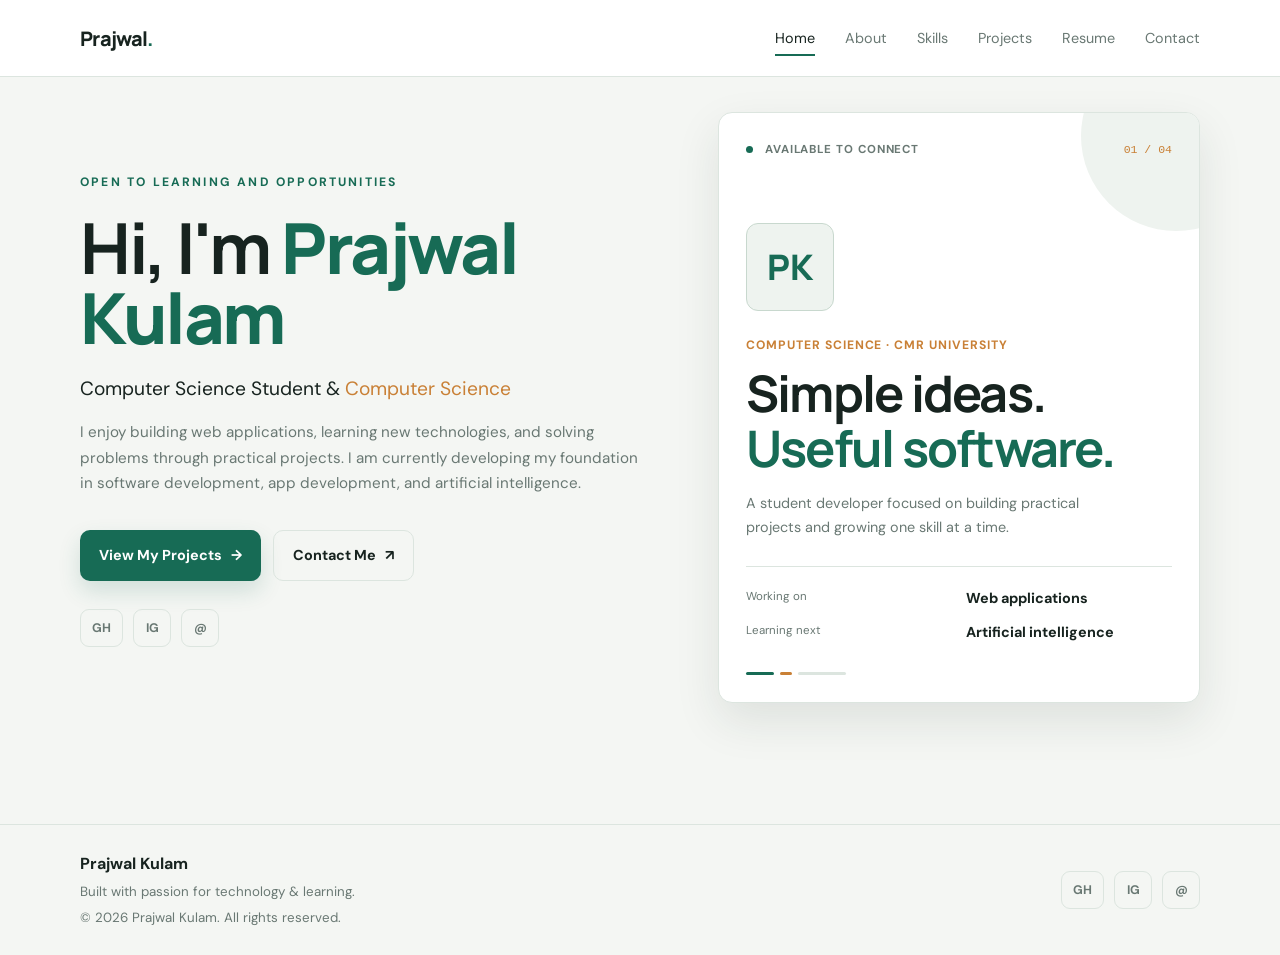
==== commit 93523225: "Add files via upload" ====
--- a/index.html
+++ b/index.html
@@ -1,878 +1,60 @@
-<!DOCTYPE html>
-
-<html lang="en">
-<head>
-  <meta charset="UTF-8">
-  <meta name="viewport" content="width=device-width, initial-scale=1.0">
-  <meta name="description" content="Prajwal Kulam is a Computer Science student and aspiring software developer building practical web and technology projects.">
-  <meta property="og:title" content="Prajwal Kulam | Software Developer Portfolio">
-  <meta property="og:description" content="Portfolio of Prajwal Kulam, a Computer Science student and aspiring software developer.">
-  <meta property="og:type" content="website">
-  <meta property="og:url" content="https://github.com/PrajwalKulam">
-  <title>Prajwal Kulam | Software Developer Portfolio</title>
-  <link rel="stylesheet" href="styles.css">
-</head>
-
-<body>
-
-  <header class="site-header">
-    <nav class="container nav" aria-label="Primary navigation">
-
-```
-  <a class="logo" href="#home">
-    Prajwal<span>.</span>
-  </a>
-
-  <button
-    class="menu-toggle"
-    type="button"
-    data-menu-toggle
-    aria-expanded="false"
-    aria-controls="primary-menu"
-    aria-label="Open navigation menu">
-    ☰
-  </button>
-
-  <!-- FIXED NAVIGATION -->
-  <ul class="nav-links" id="primary-menu" data-nav-links>
-    <li><a href="#home" aria-current="page">Home</a></li>
-    <li><a href="#about">About</a></li>
-    <li><a href="#skills">Skills</a></li>
-    <li><a href="#projects">Projects</a></li>
-    <li><a href="#resume">Resume</a></li>
-    <li><a href="#contact">Contact</a></li>
-  </ul>
-
-</nav>
-```
-
-  </header>
-
-  <main>
-
-```
-<!-- HOME -->
-<section class="page-section hero active" data-page="home" id="home">
-  <div class="container hero-grid">
-
-    <div class="reveal">
-      <span class="eyebrow">Open to learning and opportunities</span>
-
-      <h1>Hi, I'm <strong>Prajwal Kulam</strong></h1>
-
-      <p class="hero-subtitle">
-        Computer Science Student &amp;
-        <span class="typing" data-typing>Software Developer</span>
-      </p>
-
-      <p class="hero-copy">
-        I enjoy building web applications, learning new technologies,
-        and solving problems through practical projects. I am currently
-        developing my foundation in software development, app development,
-        and artificial intelligence.
-      </p>
-
-      <div class="hero-actions">
-        <a class="btn btn-primary" href="#projects">
-          View My Projects <span aria-hidden="true">→</span>
-        </a>
-
-        <a class="btn btn-ghost" href="#contact">
-          Contact Me <span aria-hidden="true">↗</span>
-        </a>
-      </div>
-
-      <div class="hero-socials" aria-label="Social links">
-        <a class="social-link"
-           href="https://github.com/PrajwalKulam"
-           target="_blank"
-           rel="noopener noreferrer"
-           aria-label="GitHub">GH</a>
-
-        <a class="social-link"
-           href="https://www.instagram.com/prajwal_kulam/"
-           target="_blank"
-           rel="noopener noreferrer"
-           aria-label="Instagram">IG</a>
-
-        <a class="social-link"
-           href="mailto:prajwalkulam31@gmail.com"
-           aria-label="Email">@</a>
-      </div>
-    </div>
-
-    <div class="hero-visual reveal">
-      <div class="profile-snapshot">
-
-        <div class="snapshot-top">
-          <span class="snapshot-status">
-            <i></i> Available to connect
-          </span>
-
-          <span class="snapshot-index">01 / 04</span>
-        </div>
-
-        <div class="portrait-mark" aria-hidden="true">PK</div>
-
-        <p class="snapshot-kicker">
-          Computer Science · CMR University
-        </p>
-
-        <h2>
-          Simple ideas.<br>
-          <em>Useful software.</em>
-        </h2>
-
-        <p class="snapshot-copy">
-          A student developer focused on building practical projects
-          and growing one skill at a time.
-        </p>
-
-        <div class="snapshot-focus">
-          <span>Working on</span>
-          <strong>Web applications</strong>
-
-          <span>Learning next</span>
-          <strong>Artificial intelligence</strong>
-        </div>
-
-        <div class="snapshot-line">
-          <span></span>
-          <span></span>
-          <span></span>
-        </div>
-
-      </div>
-    </div>
-
-  </div>
-</section>
-
-
-<!-- STATS -->
-<section class="stats-section optional-section" aria-label="Profile summary">
-  <div class="container stats reveal">
-
-    <div class="stat">
-      <strong>3rd</strong>
-      <span>Year of B.Tech</span>
-    </div>
-
-    <div class="stat">
-      <strong>10+</strong>
-      <span>Technologies exploring</span>
-    </div>
-
-    <div class="stat">
-      <strong>3</strong>
-      <span>Core interests</span>
-    </div>
-
-    <div class="stat">
-      <strong>∞</strong>
-      <span>Curiosity to learn</span>
-    </div>
-
-  </div>
-</section>
-
-
-<!-- ABOUT -->
-<section class="page-section" data-page="about" id="about">
-  <div class="container">
-
-    <div class="section-heading center reveal">
-      <span class="eyebrow">About me</span>
-      <h2>More than just code.</h2>
-      <p>
-        A curious developer who enjoys understanding how technology
-        works and creating useful things with it.
-      </p>
-    </div>
-
-    <div class="about-grid">
-
-      <div class="about-copy reveal">
-
-        <h3>Building. Learning. Exploring.</h3>
-
-        <p>
-          I'm <strong>Prajwal Kulam</strong>, currently pursuing my
-          <strong>B.Tech in Computer Science</strong> at CMR University,
-          Lakeside Campus.
-        </p>
-
-        <p>
-          Programming is one of my biggest interests. I enjoy solving
-          problems, experimenting with applications, and learning how
-          different technologies work behind the scenes.
-        </p>
-
-        <p>
-          Recently, I have been especially interested in
-          <strong>artificial intelligence</strong>, app development,
-          and emerging technologies.
-        </p>
-
-        <p>
-          My goal is simple: keep learning, build useful things,
-          and become a better developer every day.
-        </p>
-
-      </div>
-
-      <div class="info-grid reveal">
-
-        <article class="info-card card">
-          <b>01</b>
-          <small>Education</small>
-          <strong>B.Tech Computer Science</strong>
-        </article>
-
-        <article class="info-card card">
-          <b>02</b>
-          <small>University</small>
-          <strong>CMR University</strong>
-        </article>
-
-        <article class="info-card card">
-          <b>03</b>
-          <small>Campus</small>
-          <strong>Lakeside Campus</strong>
-        </article>
-
-        <article class="info-card card">
-          <b>04</b>
-          <small>Focus</small>
-          <strong>Software &amp; AI</strong>
-        </article>
-
-      </div>
-
-    </div>
-  </div>
-</section>
-
-
-<!-- SKILLS -->
-<section class="page-section" data-page="skills" id="skills">
-  <div class="container">
-
-    <div class="section-heading center reveal">
-      <span class="eyebrow">Skills</span>
-      <h2>What I'm learning</h2>
-
-      <p>
-        Technologies and areas already represented in my current
-        work and interests. No inflated proficiency scores,
-        just an honest learning path.
-      </p>
-    </div>
-
-    <div class="skills-layout">
-
-      <article class="skill-card card reveal">
-        <h3>Frontend</h3>
-        <ul class="skill-list">
-          <li>HTML</li>
-          <li>CSS</li>
-          <li>JavaScript</li>
-        </ul>
-      </article>
-
-      <article class="skill-card card reveal">
-        <h3>Programming</h3>
-        <ul class="skill-list">
-          <li>Python</li>
-          <li>Java</li>
-          <li>C</li>
-        </ul>
-      </article>
-
-      <article class="skill-card card reveal">
-        <h3>Data &amp; AI</h3>
-        <ul class="skill-list">
-          <li>SQL</li>
-          <li>Artificial Intelligence</li>
-          <li>Machine Learning</li>
-        </ul>
-      </article>
-
-      <article class="skill-card card reveal">
-        <h3>Tools &amp; interests</h3>
-        <ul class="skill-list">
-          <li>Git</li>
-          <li>App Development</li>
-          <li>Research</li>
-        </ul>
-      </article>
-
-    </div>
-  </div>
-</section>
-
-
-<!-- PROJECTS -->
-<section class="page-section" data-page="projects" id="projects">
-  <div class="container">
-
-    <div class="section-heading center reveal">
-      <span class="eyebrow">Selected work</span>
-      <h2>Things I'm building</h2>
-      <p>
-        A growing collection of projects, experiments, and ideas
-        that represent my interests.
-      </p>
-    </div>
-
-    <div class="projects-grid">
-
-      <article class="project-card card reveal">
-
-        <div class="project-thumb app"
-             role="img"
-             aria-label="Abstract aptitude preparation application thumbnail">
-        </div>
-
-        <div class="project-body">
-
-          <span class="project-number">PROJECT_01</span>
-
-          <h3>APTITUDE PREP APP</h3>
-
-          <p>
-            An aptitude preparation application designed to help
-            users practice and improve their aptitude skills through
-            an interactive learning experience.
-          </p>
-
-          <div class="tags">
-            <span class="tag">Web App</span>
-            <span class="tag">JavaScript</span>
-            <span class="tag">Learning</span>
-          </div>
-
-          <div class="project-actions">
-
-            <a class="btn btn-primary"
-               href="https://github.com/PrajwalKulam/aptitude-prep-app"
-               target="_blank"
-               rel="noopener noreferrer">
-              GitHub
-            </a>
-
-            <a class="btn btn-ghost"
-               href="#contact"
-               aria-label="Ask about the live demo for Aptitude Prep App">
-              Live Demo
-            </a>
-
-          </div>
-
-        </div>
-      </article>
-
-
-      <article class="project-card card reveal">
-
-        <div class="project-thumb concept"
-             role="img"
-             aria-label="Abstract artificial intelligence project thumbnail">
-        </div>
-
-        <div class="project-body">
-
-          <span class="project-number">PROJECT_02</span>
-
-          <h3>AI Assistant</h3>
-
-          <p>
-            A concept for an intelligent assistant that can understand
-            requests and provide useful AI-powered responses.
-          </p>
-
-          <div class="tags">
-            <span class="tag">AI</span>
-            <span class="tag">Python</span>
-          </div>
-
-          <div class="project-actions">
-            <a class="btn btn-ghost" href="#contact">
-              Project details
-            </a>
-          </div>
-
-        </div>
-      </article>
-
-
-      <article class="project-card card reveal">
-
-        <div class="project-thumb"
-             role="img"
-             aria-label="Abstract portfolio website thumbnail">
-        </div>
-
-        <div class="project-body">
-
-          <span class="project-number">PROJECT_03</span>
-
-          <h3>Developer Portfolio</h3>
-
-          <p>
-            A responsive personal portfolio designed to showcase
-            my skills, projects, education, and journey as a developer.
-          </p>
-
-          <div class="tags">
-            <span class="tag">HTML</span>
-            <span class="tag">CSS</span>
-            <span class="tag">JavaScript</span>
-          </div>
-
-          <div class="project-actions">
-            <a class="btn btn-ghost" href="#home">
-              View site
-            </a>
-          </div>
-
-        </div>
-      </article>
-
-
-      <article class="project-card card reveal">
-
-        <div class="project-thumb concept"
-             role="img"
-             aria-label="Abstract research project thumbnail">
-        </div>
-
-        <div class="project-body">
-
-          <span class="project-number">PROJECT_04</span>
-
-          <h3>AI Research Project</h3>
-
-          <p>
-            Exploring how artificial intelligence can solve practical
-            problems and improve everyday applications.
-          </p>
-
-          <div class="tags">
-            <span class="tag">Research</span>
-            <span class="tag">AI</span>
-          </div>
-
-        </div>
-      </article>
-
-
-      <article class="project-card card reveal">
-
-        <div class="project-thumb app"
-             role="img"
-             aria-label="Abstract gaming concept thumbnail">
-        </div>
-
-        <div class="project-body">
-
-          <span class="project-number">PROJECT_05</span>
-
-          <h3>Gaming Concept</h3>
-
-          <p>
-            Exploring ideas around gaming applications,
-            interactive experiences, and the technology behind
-            modern games.
-          </p>
-
-          <div class="tags">
-            <span class="tag">Gaming</span>
-            <span class="tag">Technology</span>
-          </div>
-
-        </div>
-      </article>
-
-
-      <article class="project-card card reveal">
-
-        <div class="project-thumb"
-             role="img"
-             aria-label="Abstract future ideas thumbnail">
-        </div>
-
-        <div class="project-body">
-
-          <span class="project-number">PROJECT_06</span>
-
-          <h3>Future Ideas</h3>
-
-          <p>
-            A space for new ideas and experiments. Every interesting
-            idea could become the next project.
-          </p>
-
-          <div class="tags">
-            <span class="tag">Ideas</span>
-            <span class="tag">Innovation</span>
-          </div>
-
-        </div>
-      </article>
-
-    </div>
-  </div>
-</section>
-
-
-<!-- RESUME -->
-<section class="page-section" data-page="resume" id="resume">
-  <div class="container">
-
-    <div class="resume-panel card reveal">
-
-      <div>
-
-        <span class="eyebrow">Resume</span>
-
-        <h2>Keep the conversation moving.</h2>
-
-        <p id="resume-note">
-          Resume PDF coming soon. Place the real file at
-          <strong>assets/Prajwal-Kulam-Resume.pdf</strong>
-          when it is ready.
-        </p>
-
-      </div>
-
-      <div class="resume-actions">
-
-        <button class="btn btn-primary btn-disabled"
-                type="button"
-                disabled
-                aria-describedby="resume-note">
-          Download Resume
-        </button>
-
-        <button class="btn btn-ghost btn-disabled"
-                type="button"
-                disabled
-                aria-describedby="resume-note">
-          View Resume
-        </button>
-
-      </div>
-
-    </div>
-  </div>
-</section>
-
-
-<!-- EDUCATION -->
-<section class="optional-section" id="education">
-  <div class="container">
-
-    <div class="section-heading center reveal">
-      <span class="eyebrow">My journey</span>
-      <h2>Education</h2>
-      <p>Where my journey in technology is taking shape.</p>
-    </div>
-
-    <div class="timeline">
-
-      <div class="timeline-item reveal">
-        <div class="timeline-dot"></div>
-
-        <div class="timeline-card card">
-          <small>CURRENT</small>
-
-          <h3>B.Tech — Computer Science</h3>
-
-          <p>CMR University, Lakeside Campus</p>
-
-          <p>
-            Currently in 3rd year, building my foundation in
-            computer science, programming, and emerging technologies.
-          </p>
-        </div>
-      </div>
-
-
-      <div class="timeline-item reveal">
-        <div class="timeline-dot"></div>
-
-        <div class="timeline-card card">
-          <small>JOURNEY</small>
-
-          <h3>Exploring Technology</h3>
-
-          <p>
-            Programming · Web Development · App Development ·
-            Artificial Intelligence
-          </p>
-
-          <p>
-            Continuously learning through experimentation,
-            projects, and research.
-          </p>
-        </div>
-      </div>
-
-    </div>
-  </div>
-</section>
-
-
-<!-- CURRENTLY EXPLORING -->
-<section class="optional-section">
-  <div class="container">
-
-    <div class="section-heading center reveal">
-      <span class="eyebrow">Right now</span>
-      <h2>Currently exploring</h2>
-      <p>
-        Technology never stops evolving, and neither do I.
-      </p>
-    </div>
-
-    <div class="explore">
-
-      <article class="explore-card card reveal">
-        <div class="icon">AI</div>
-        <h3>Artificial Intelligence</h3>
-        <p>
-          Learning about intelligent systems, automation,
-          and the possibilities of generative AI.
-        </p>
-      </article>
-
-      <article class="explore-card card reveal">
-        <div class="icon">APP</div>
-        <h3>App Development</h3>
-        <p>
-          Exploring how modern applications are designed,
-          developed, and delivered to users.
-        </p>
-      </article>
-
-      <article class="explore-card card reveal">
-        <div class="icon">LAB</div>
-        <h3>New Technologies</h3>
-        <p>
-          Researching tools, frameworks, and technologies
-          whenever something interesting catches my attention.
-        </p>
-      </article>
-
-    </div>
-  </div>
-</section>
-
-
-<!-- HOBBIES -->
-<section class="optional-section" id="hobbies">
-  <div class="container">
-
-    <div class="section-heading center reveal">
-      <span class="eyebrow">Beyond coding</span>
-      <h2>When I'm not coding</h2>
-      <p>
-        A developer needs some time away from the keyboard too.
-      </p>
-    </div>
-
-    <div class="hobbies">
-
-      <article class="hobby card reveal">
-        <div class="icon">PLAY</div>
-        <h3>Free Fire</h3>
-        <p>
-          Gaming is one of my favourite ways to relax
-          and enjoy some competitive fun.
-        </p>
-      </article>
-
-      <article class="hobby card reveal">
-        <div class="icon">READ</div>
-        <h3>Research</h3>
-        <p>
-          I enjoy researching new ideas, technologies,
-          and interesting things I discover.
-        </p>
-      </article>
-
-      <article class="hobby card reveal">
-        <div class="icon">GROW</div>
-        <h3>Learning</h3>
-        <p>
-          Learning something new and improving my technical
-          knowledge is always exciting.
-        </p>
-      </article>
-
-    </div>
-  </div>
-</section>
-
-
-<!-- CONTACT -->
-<section class="page-section" data-page="contact" id="contact">
-  <div class="container contact-grid">
-
-    <div class="contact-details reveal">
-
-      <span class="eyebrow">Let's connect</span>
-
-      <h2>Have an idea? Let's build it.</h2>
-
-      <p>
-        Whether it is a project idea, collaboration,
-        technology discussion, or simply saying hello,
-        I would love to connect.
-      </p>
-
-      <ul class="contact-list">
-
-        <li>
-          <strong>Email</strong>
-          <a href="mailto:prajwalkulam31@gmail.com">
-            prajwalkulam31@gmail.com
-          </a>
-        </li>
-
-        <li>
-          <strong>Phone</strong>
-          <a href="tel:+919535101764">
-            +91 9535101764
-          </a>
-        </li>
-
-        <li>
-          <strong>GitHub</strong>
-          <a href="https://github.com/PrajwalKulam"
-             target="_blank"
-             rel="noopener noreferrer">
-            github.com/PrajwalKulam
-          </a>
-        </li>
-
-        <li>
-          <strong>Instagram</strong>
-          <a href="https://www.instagram.com/prajwal_kulam/"
-             target="_blank"
-             rel="noopener noreferrer">
-            @prajwal_kulam
-          </a>
-        </li>
-
-      </ul>
-
-    </div>
-
-
-    <form class="contact-form card reveal" data-contact-form>
-
-      <div class="form-field">
-        <label for="name">Name</label>
-        <input
-          id="name"
-          name="name"
-          type="text"
-          autocomplete="name"
-          required>
-      </div>
-
-      <div class="form-field">
-        <label for="email">Email</label>
-        <input
-          id="email"
-          name="email"
-          type="email"
-          autocomplete="email"
-          required>
-      </div>
-
-      <div class="form-field">
-        <label for="message">Message</label>
-        <textarea
-          id="message"
-          name="message"
-          required></textarea>
-      </div>
-
-      <button class="btn btn-primary" type="submit">
-        Send Message <span aria-hidden="true">→</span>
-      </button>
-
-      <p
-        class="form-status"
-        data-form-status
-        role="status">
-      </p>
-
-    </form>
-
-  </div>
-</section>
-```
-
-  </main>
-
-  <!-- FOOTER -->
-
-  <footer>
-
-```
-<div class="container footer-content">
-
-  <div>
-
-    <strong>Prajwal Kulam</strong>
-
-    <small>
-      Built with passion for technology &amp; learning.
-    </small>
-
-    <small>
-      © <span data-year></span>
-      Prajwal Kulam. All rights reserved.
-    </small>
-
-  </div>
-
-  <div class="socials">
-
-    <a class="social-link"
-       href="https://github.com/PrajwalKulam"
-       target="_blank"
-       rel="noopener noreferrer"
-       aria-label="GitHub">
-      GH
-    </a>
-
-    <a class="social-link"
-       href="https://www.instagram.com/prajwal_kulam/"
-       target="_blank"
-       rel="noopener noreferrer"
-       aria-label="Instagram">
-      IG
-    </a>
-
-    <a class="social-link"
-       href="mailto:prajwalkulam31@gmail.com"
-       aria-label="Email">
-      @
-    </a>
-
-  </div>
-
-</div>
-```
-
-  </footer>
-
-  <script src="script.js"></script>
-
-</body>
-</html>
+<!DOCTYPE html>
+<html lang="en">
+<head>
+  <meta charset="UTF-8">
+  <meta name="viewport" content="width=device-width, initial-scale=1.0">
+  <meta name="description" content="Prajwal Kulam is a Computer Science student and aspiring software developer building practical web and technology projects.">
+  <meta property="og:title" content="Prajwal Kulam | Software Developer Portfolio">
+  <meta property="og:description" content="Portfolio of Prajwal Kulam, a Computer Science student and aspiring software developer.">
+  <meta property="og:type" content="website">
+  <meta property="og:url" content="https://github.com/PrajwalKulam">
+  <title>Prajwal Kulam | Software Developer Portfolio</title>
+  <link rel="stylesheet" href="styles.css">
+</head>
+<body>
+  <header class="site-header">
+    <nav class="container nav" aria-label="Primary navigation">
+      <a class="logo" href="index.html">Prajwal<span>.</span></a>
+      <button class="menu-toggle" type="button" data-menu-toggle aria-expanded="false" aria-controls="primary-menu" aria-label="Open navigation menu">☰</button>
+      <ul class="nav-links" id="primary-menu" data-nav-links>
+        <li><a href="index.html" aria-current="page">Home</a></li><li><a href="about.html">About</a></li><li><a href="skills.html">Skills</a></li><li><a href="projects.html">Projects</a></li><li><a href="resume.html">Resume</a></li><li><a href="contact.html">Contact</a></li>
+      </ul>
+    </nav>
+  </header>
+
+  <main>
+    <section class="page-section hero active" data-page="home" id="home"><div class="container hero-grid">
+      <div class="reveal"><span class="eyebrow">Open to learning and opportunities</span><h1>Hi, I'm <strong>Prajwal Kulam</strong></h1><p class="hero-subtitle">Computer Science Student &amp; <span class="typing" data-typing>Software Developer</span></p><p class="hero-copy">I enjoy building web applications, learning new technologies, and solving problems through practical projects. I am currently developing my foundation in software development, app development, and artificial intelligence.</p><div class="hero-actions"><a class="btn btn-primary" href="projects.html">View My Projects <span aria-hidden="true">→</span></a><a class="btn btn-ghost" href="contact.html">Contact Me <span aria-hidden="true">↗</span></a></div><div class="hero-socials" aria-label="Social links"><a class="social-link" href="https://github.com/PrajwalKulam" target="_blank" rel="noopener noreferrer" aria-label="GitHub">GH</a><a class="social-link" href="https://www.instagram.com/prajwal_kulam/" target="_blank" rel="noopener noreferrer" aria-label="Instagram">IG</a><a class="social-link" href="mailto:prajwalkulam31@gmail.com" aria-label="Email">@</a></div></div>
+      <div class="hero-visual reveal"><div class="profile-snapshot"><div class="snapshot-top"><span class="snapshot-status"><i></i> Available to connect</span><span class="snapshot-index">01 / 04</span></div><div class="portrait-mark" aria-hidden="true">PK</div><p class="snapshot-kicker">Computer Science · CMR University</p><h2>Simple ideas.<br><em>Useful software.</em></h2><p class="snapshot-copy">A student developer focused on building practical projects and growing one skill at a time.</p><div class="snapshot-focus"><span>Working on</span><strong>Web applications</strong><span>Learning next</span><strong>Artificial intelligence</strong></div><div class="snapshot-line"><span></span><span></span><span></span></div></div></div>
+    </div></section>
+
+    <section class="stats-section optional-section" aria-label="Profile summary"><div class="container stats reveal"><div class="stat"><strong>3rd</strong><span>Year of B.Tech</span></div><div class="stat"><strong>10+</strong><span>Technologies exploring</span></div><div class="stat"><strong>3</strong><span>Core interests</span></div><div class="stat"><strong>∞</strong><span>Curiosity to learn</span></div></div></section>
+
+    <section class="page-section" data-page="about" id="about"><div class="container"><div class="section-heading center reveal"><span class="eyebrow">About me</span><h2>More than just code.</h2><p>A curious developer who enjoys understanding how technology works and creating useful things with it.</p></div><div class="about-grid"><div class="about-copy reveal"><h3>Building. Learning. Exploring.</h3><p>I'm <strong>Prajwal Kulam</strong>, currently pursuing my <strong>B.Tech in Computer Science</strong> at CMR University, Lakeside Campus.</p><p>Programming is one of my biggest interests. I enjoy solving problems, experimenting with applications, and learning how different technologies work behind the scenes.</p><p>Recently, I have been especially interested in <strong>artificial intelligence</strong>, app development, and emerging technologies.</p><p>My goal is simple: keep learning, build useful things, and become a better developer every day.</p></div><div class="info-grid reveal"><article class="info-card card"><b>01</b><small>Education</small><strong>B.Tech Computer Science</strong></article><article class="info-card card"><b>02</b><small>University</small><strong>CMR University</strong></article><article class="info-card card"><b>03</b><small>Campus</small><strong>Lakeside Campus</strong></article><article class="info-card card"><b>04</b><small>Focus</small><strong>Software &amp; AI</strong></article></div></div></div></section>
+
+    <section class="page-section" data-page="skills" id="skills"><div class="container"><div class="section-heading center reveal"><span class="eyebrow">Skills</span><h2>What I'm learning</h2><p>Technologies and areas already represented in my current work and interests. No inflated proficiency scores, just an honest learning path.</p></div><div class="skills-layout"><article class="skill-card card reveal"><h3>Frontend</h3><ul class="skill-list"><li>HTML</li><li>CSS</li><li>JavaScript</li></ul></article><article class="skill-card card reveal"><h3>Programming</h3><ul class="skill-list"><li>Python</li><li>Java</li><li>C</li></ul></article><article class="skill-card card reveal"><h3>Data &amp; AI</h3><ul class="skill-list"><li>SQL</li><li>Artificial Intelligence</li><li>Machine Learning</li></ul></article><article class="skill-card card reveal"><h3>Tools &amp; interests</h3><ul class="skill-list"><li>Git</li><li>App Development</li><li>Research</li></ul></article></div></div></section>
+
+    <section class="page-section" data-page="projects" id="projects"><div class="container"><div class="section-heading center reveal"><span class="eyebrow">Selected work</span><h2>Things I'm building</h2><p>A growing collection of projects, experiments, and ideas that represent my interests.</p></div><div class="projects-grid">
+      <article class="project-card card reveal"><div class="project-thumb app" role="img" aria-label="Abstract aptitude preparation application thumbnail"></div><div class="project-body"><span class="project-number">PROJECT_01</span><h3>APTITUDE PREP APP</h3><p>An aptitude preparation application designed to help users practice and improve their aptitude skills through an interactive learning experience.</p><div class="tags"><span class="tag">Web App</span><span class="tag">JavaScript</span><span class="tag">Learning</span></div><div class="project-actions"><a class="btn btn-primary" href="https://github.com/PrajwalKulam/aptitude-prep-app" target="_blank" rel="noopener noreferrer">GitHub</a><a class="btn btn-ghost" href="contact.html" aria-label="Ask about the live demo for Aptitude Prep App">Live Demo</a></div></div></article>
+      <article class="project-card card reveal"><div class="project-thumb concept" role="img" aria-label="Abstract artificial intelligence project thumbnail"></div><div class="project-body"><span class="project-number">PROJECT_02</span><h3>AI Assistant</h3><p>A concept for an intelligent assistant that can understand requests and provide useful AI-powered responses.</p><div class="tags"><span class="tag">AI</span><span class="tag">Python</span></div><div class="project-actions"><a class="btn btn-ghost" href="contact.html">Project details</a></div></div></article>
+      <article class="project-card card reveal"><div class="project-thumb" role="img" aria-label="Abstract portfolio website thumbnail"></div><div class="project-body"><span class="project-number">PROJECT_03</span><h3>Developer Portfolio</h3><p>A responsive personal portfolio designed to showcase my skills, projects, education, and journey as a developer.</p><div class="tags"><span class="tag">HTML</span><span class="tag">CSS</span><span class="tag">JavaScript</span></div><div class="project-actions"><a class="btn btn-ghost" href="index.html">View site</a></div></div></article>
+      <article class="project-card card reveal"><div class="project-thumb concept" role="img" aria-label="Abstract research project thumbnail"></div><div class="project-body"><span class="project-number">PROJECT_04</span><h3>AI Research Project</h3><p>Exploring how artificial intelligence can solve practical problems and improve everyday applications.</p><div class="tags"><span class="tag">Research</span><span class="tag">AI</span></div></div></article>
+      <article class="project-card card reveal"><div class="project-thumb app" role="img" aria-label="Abstract gaming concept thumbnail"></div><div class="project-body"><span class="project-number">PROJECT_05</span><h3>Gaming Concept</h3><p>Exploring ideas around gaming applications, interactive experiences, and the technology behind modern games.</p><div class="tags"><span class="tag">Gaming</span><span class="tag">Technology</span></div></div></article>
+      <article class="project-card card reveal"><div class="project-thumb" role="img" aria-label="Abstract future ideas thumbnail"></div><div class="project-body"><span class="project-number">PROJECT_06</span><h3>Future Ideas</h3><p>A space for new ideas and experiments. Every interesting idea could become the next project.</p><div class="tags"><span class="tag">Ideas</span><span class="tag">Innovation</span></div></div></article>
+    </div></div></section>
+
+    <section class="page-section" data-page="resume" id="resume"><div class="container"><div class="resume-panel card reveal"><div><span class="eyebrow">Resume</span><h2>Keep the conversation moving.</h2><p id="resume-note">Resume PDF coming soon. Place the real file at <strong>assets/Prajwal-Kulam-Resume.pdf</strong> when it is ready.</p></div><div class="resume-actions"><button class="btn btn-primary btn-disabled" type="button" disabled aria-describedby="resume-note">Download Resume</button><button class="btn btn-ghost btn-disabled" type="button" disabled aria-describedby="resume-note">View Resume</button></div></div></div></section>
+
+    <section class="optional-section" id="education"><div class="container"><div class="section-heading center reveal"><span class="eyebrow">My journey</span><h2>Education</h2><p>Where my journey in technology is taking shape.</p></div><div class="timeline"><div class="timeline-item reveal"><div class="timeline-dot"></div><div class="timeline-card card"><small>CURRENT</small><h3>B.Tech — Computer Science</h3><p>CMR University, Lakeside Campus</p><p>Currently in 3rd year, building my foundation in computer science, programming, and emerging technologies.</p></div></div><div class="timeline-item reveal"><div class="timeline-dot"></div><div class="timeline-card card"><small>JOURNEY</small><h3>Exploring Technology</h3><p>Programming · Web Development · App Development · Artificial Intelligence</p><p>Continuously learning through experimentation, projects, and research.</p></div></div></div></div></section>
+
+    <section class="optional-section"><div class="container"><div class="section-heading center reveal"><span class="eyebrow">Right now</span><h2>Currently exploring</h2><p>Technology never stops evolving, and neither do I.</p></div><div class="explore"><article class="explore-card card reveal"><div class="icon">AI</div><h3>Artificial Intelligence</h3><p>Learning about intelligent systems, automation, and the possibilities of generative AI.</p></article><article class="explore-card card reveal"><div class="icon">APP</div><h3>App Development</h3><p>Exploring how modern applications are designed, developed, and delivered to users.</p></article><article class="explore-card card reveal"><div class="icon">LAB</div><h3>New Technologies</h3><p>Researching tools, frameworks, and technologies whenever something interesting catches my attention.</p></article></div></div></section>
+
+    <section class="optional-section" id="hobbies"><div class="container"><div class="section-heading center reveal"><span class="eyebrow">Beyond coding</span><h2>When I'm not coding</h2><p>A developer needs some time away from the keyboard too.</p></div><div class="hobbies"><article class="hobby card reveal"><div class="icon">PLAY</div><h3>Free Fire</h3><p>Gaming is one of my favourite ways to relax and enjoy some competitive fun.</p></article><article class="hobby card reveal"><div class="icon">READ</div><h3>Research</h3><p>I enjoy researching new ideas, technologies, and interesting things I discover.</p></article><article class="hobby card reveal"><div class="icon">GROW</div><h3>Learning</h3><p>Learning something new and improving my technical knowledge is always exciting.</p></article></div></div></section>
+
+    <section class="page-section" data-page="contact" id="contact"><div class="container contact-grid"><div class="contact-details reveal"><span class="eyebrow">Let's connect</span><h2>Have an idea? Let's build it.</h2><p>Whether it is a project idea, collaboration, technology discussion, or simply saying hello, I would love to connect.</p><ul class="contact-list"><li><strong>Email</strong> <a href="mailto:prajwalkulam31@gmail.com">prajwalkulam31@gmail.com</a></li><li><strong>Phone</strong> <a href="tel:+919535101764">+91 9535101764</a></li><li><strong>GitHub</strong> <a href="https://github.com/PrajwalKulam" target="_blank" rel="noopener noreferrer">github.com/PrajwalKulam</a></li><li><strong>Instagram</strong> <a href="https://www.instagram.com/prajwal_kulam/" target="_blank" rel="noopener noreferrer">@prajwal_kulam</a></li></ul></div><form class="contact-form card reveal" data-contact-form><div class="form-field"><label for="name">Name</label><input id="name" name="name" type="text" autocomplete="name" required></div><div class="form-field"><label for="email">Email</label><input id="email" name="email" type="email" autocomplete="email" required></div><div class="form-field"><label for="message">Message</label><textarea id="message" name="message" required></textarea></div><button class="btn btn-primary" type="submit">Send Message <span aria-hidden="true">→</span></button><p class="form-status" data-form-status role="status"></p></form></div></section>
+  </main>
+
+  <footer><div class="container footer-content"><div><strong>Prajwal Kulam</strong><small>Built with passion for technology &amp; learning.</small><small>© <span data-year></span> Prajwal Kulam. All rights reserved.</small></div><div class="socials"><a class="social-link" href="https://github.com/PrajwalKulam" target="_blank" rel="noopener noreferrer" aria-label="GitHub">GH</a><a class="social-link" href="https://www.instagram.com/prajwal_kulam/" target="_blank" rel="noopener noreferrer" aria-label="Instagram">IG</a><a class="social-link" href="mailto:prajwalkulam31@gmail.com" aria-label="Email">@</a></div></div></footer>
+  <script src="script.js"></script>
+</body>
+</html>
